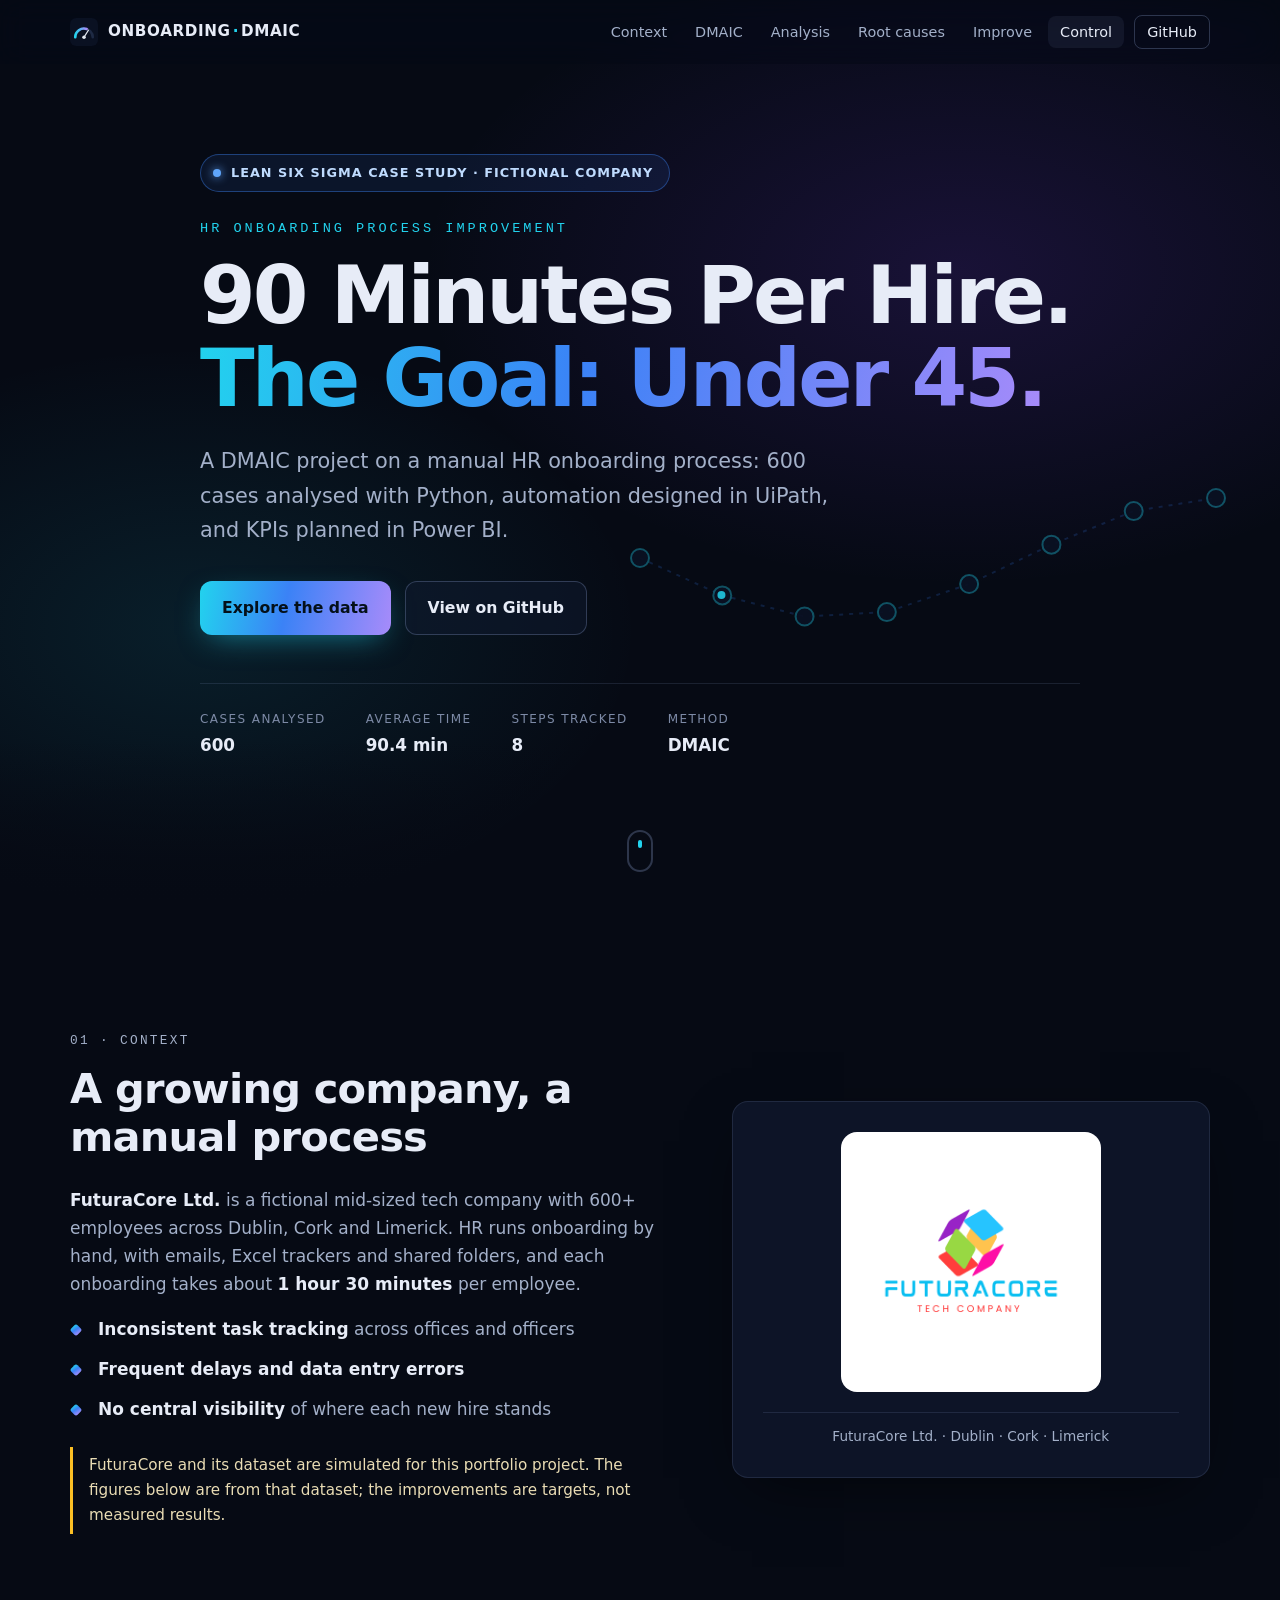
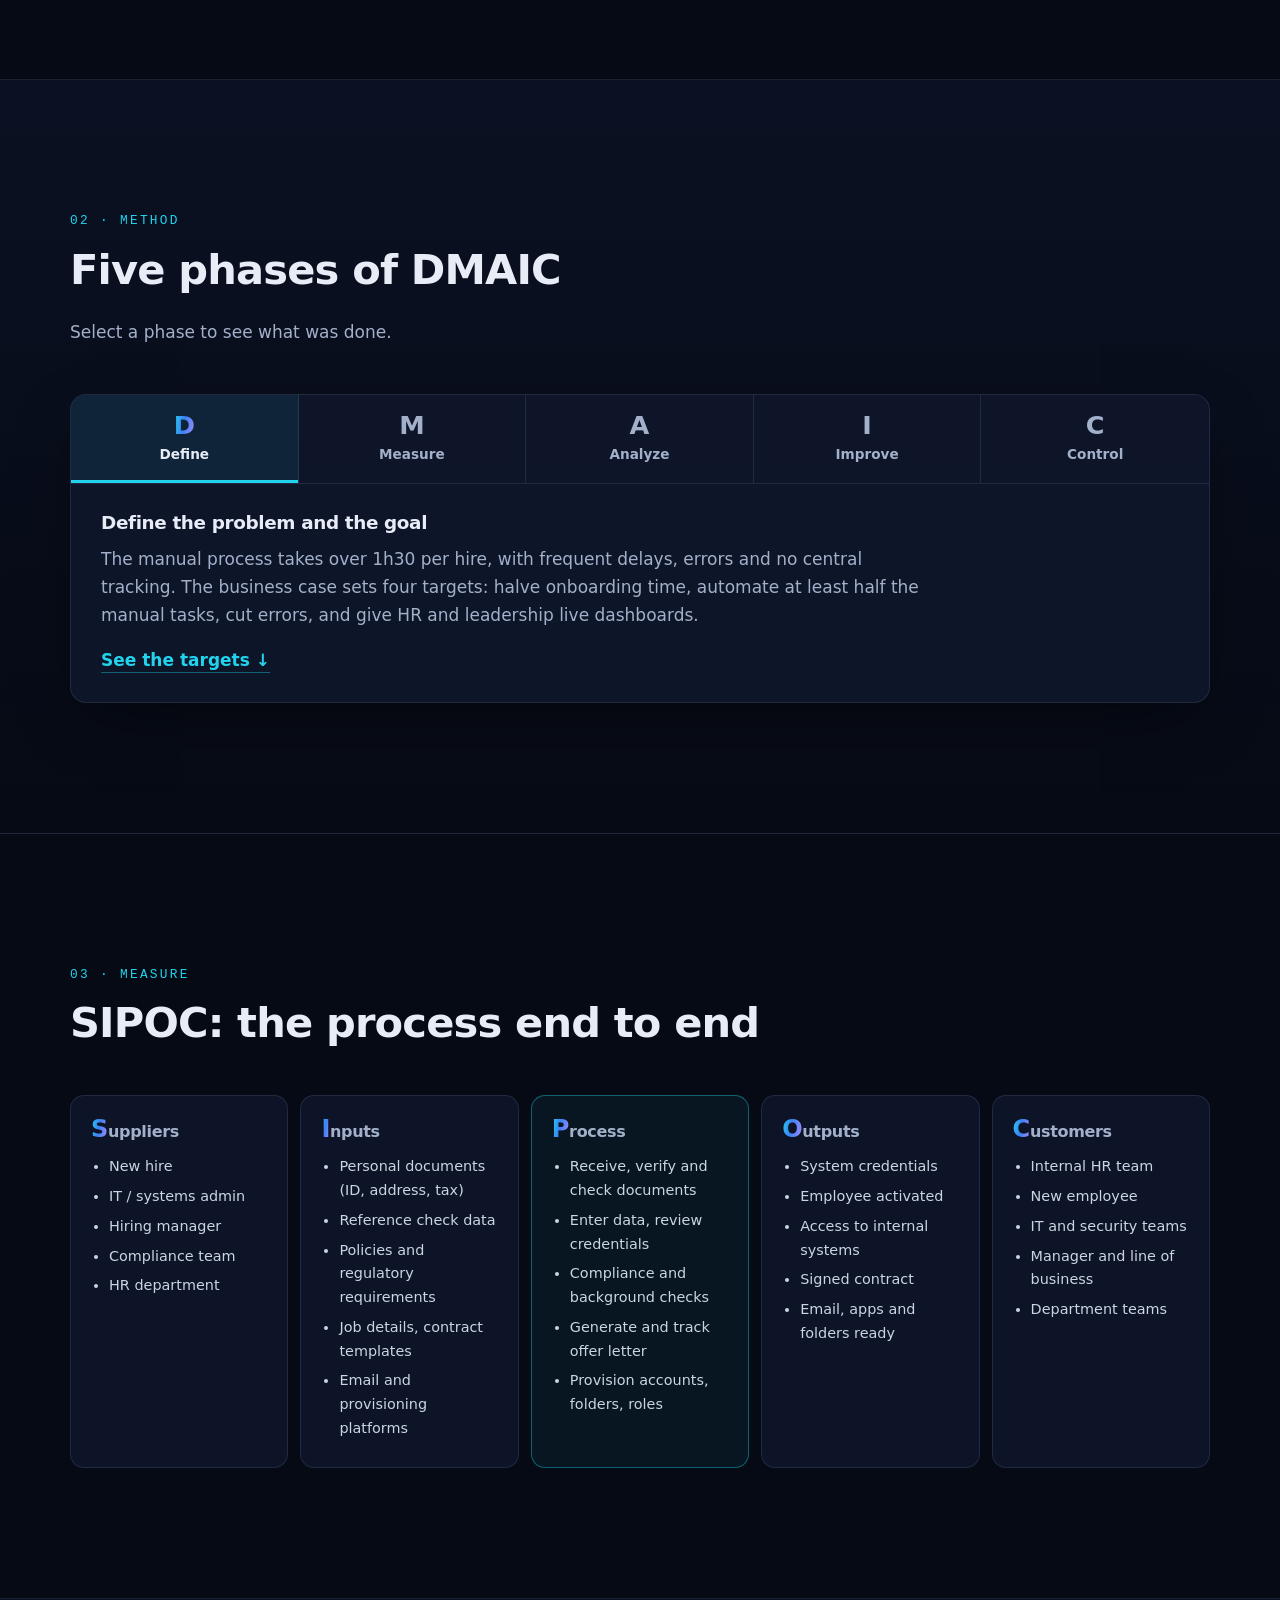
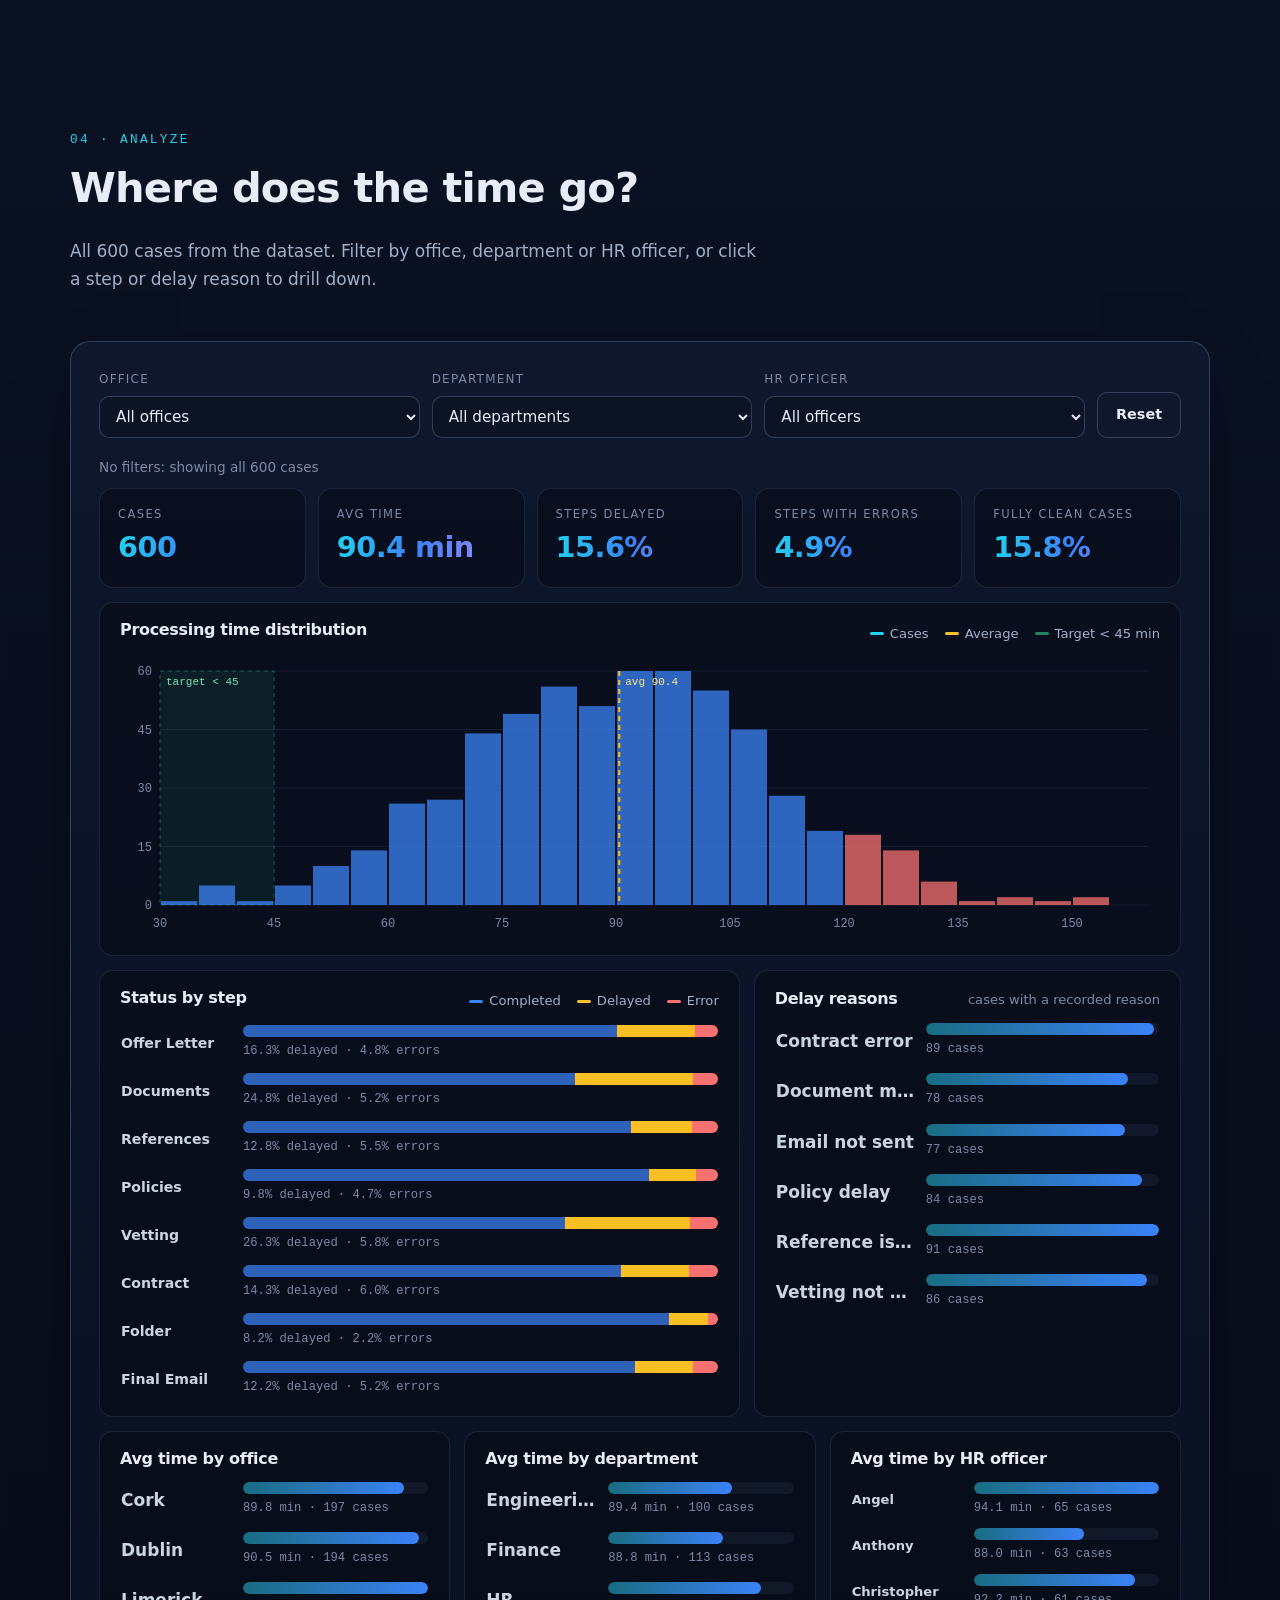
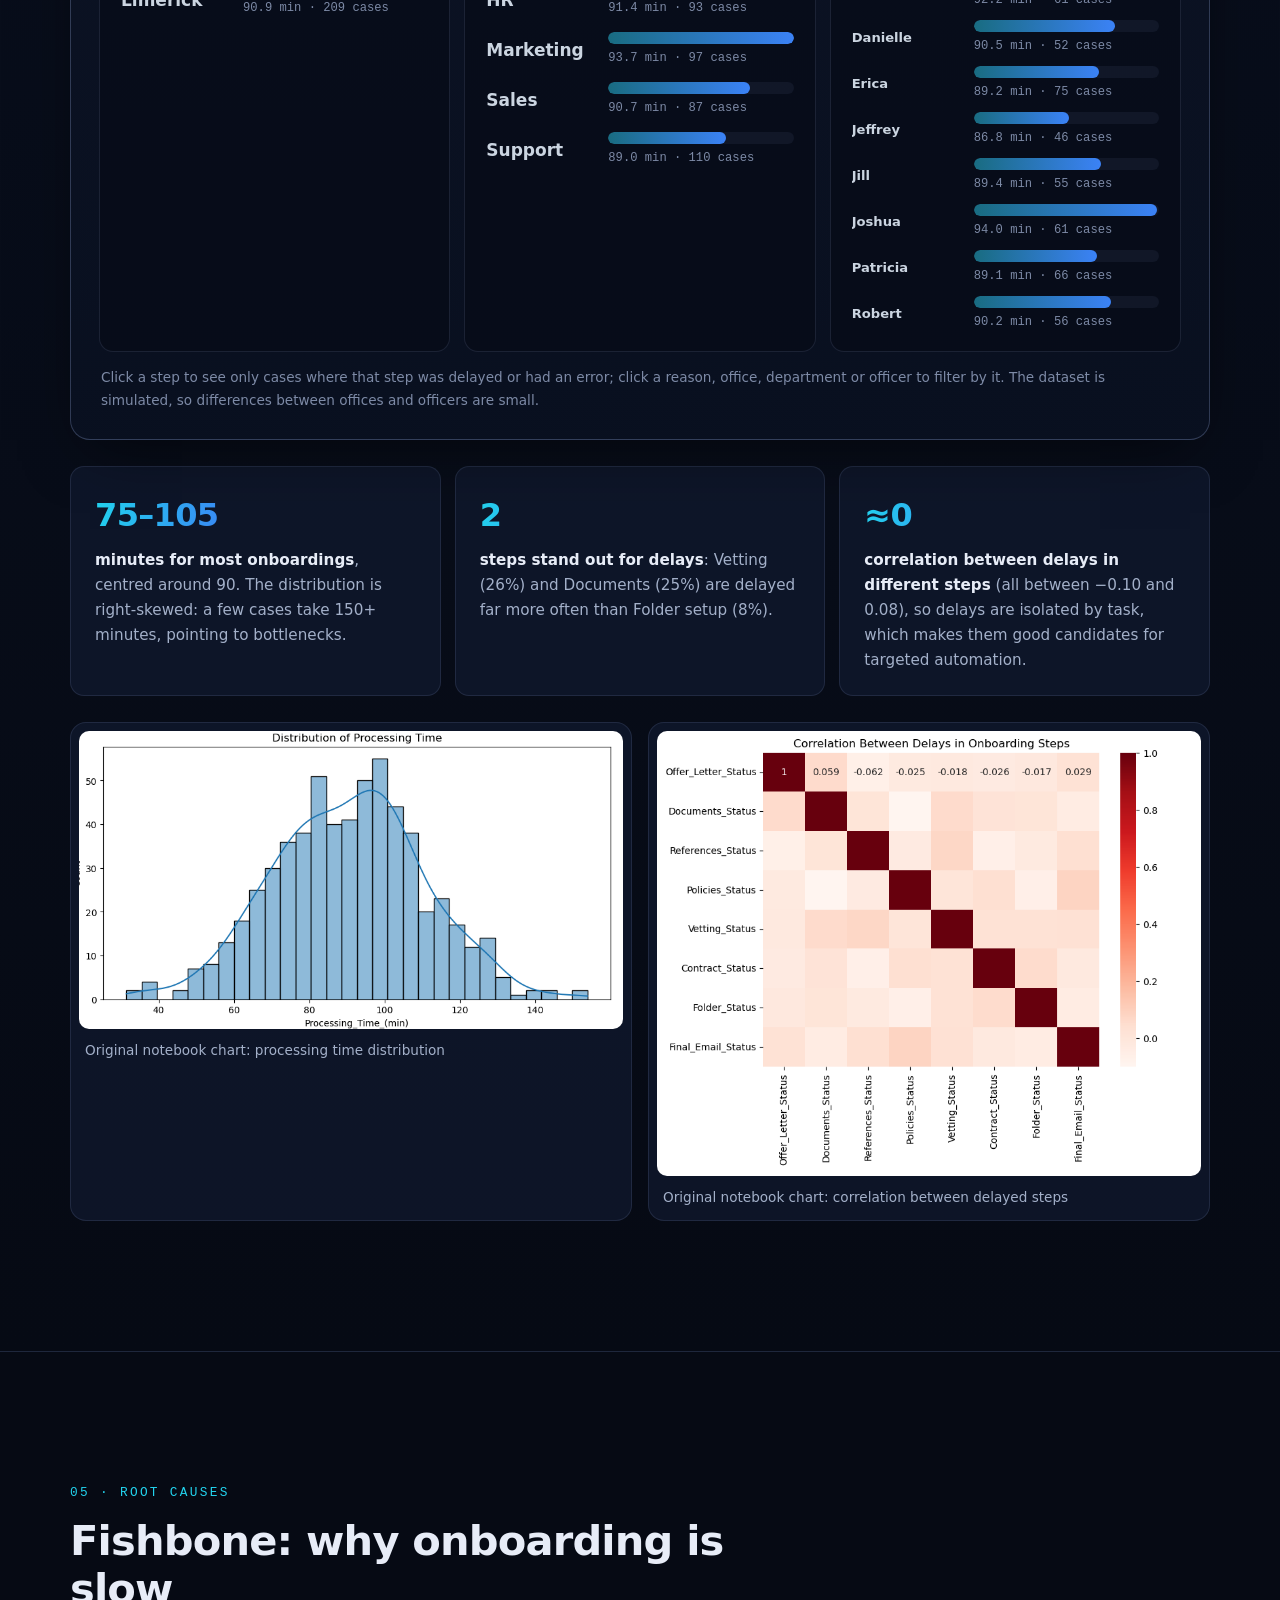
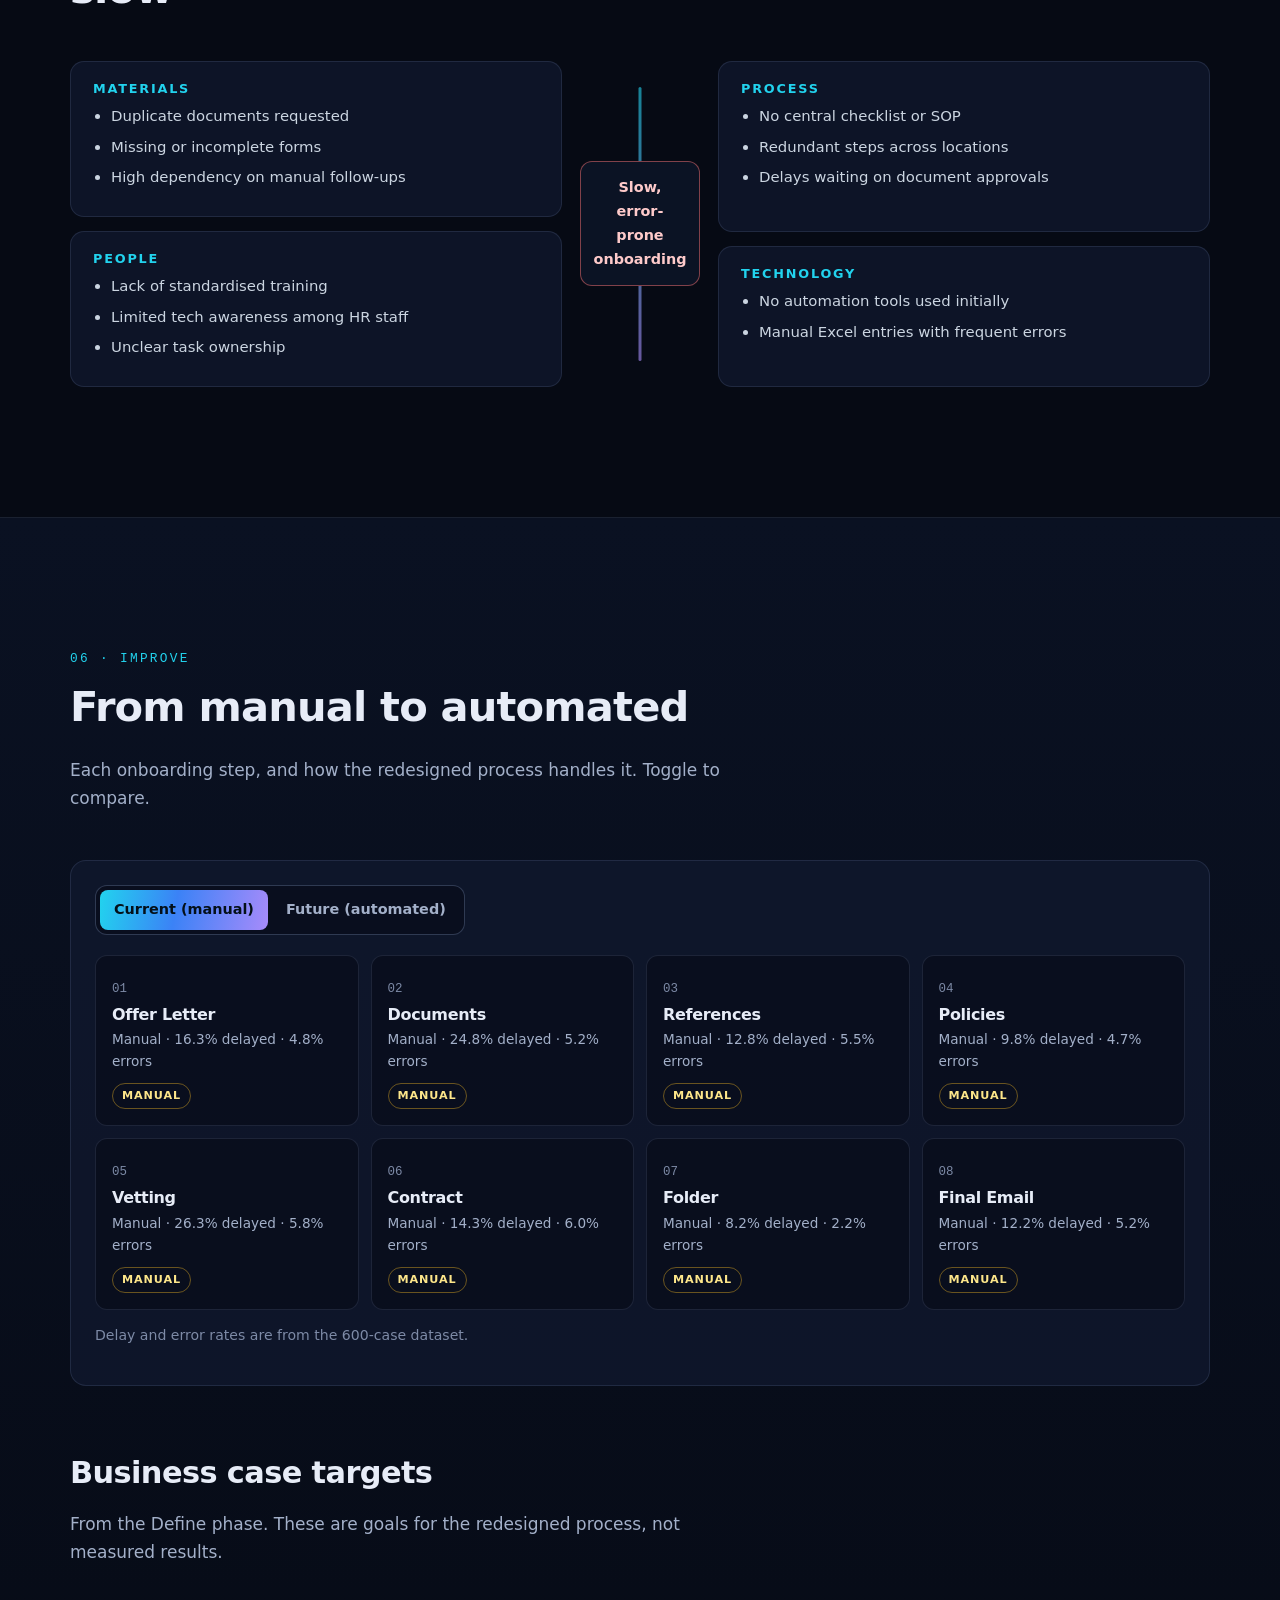
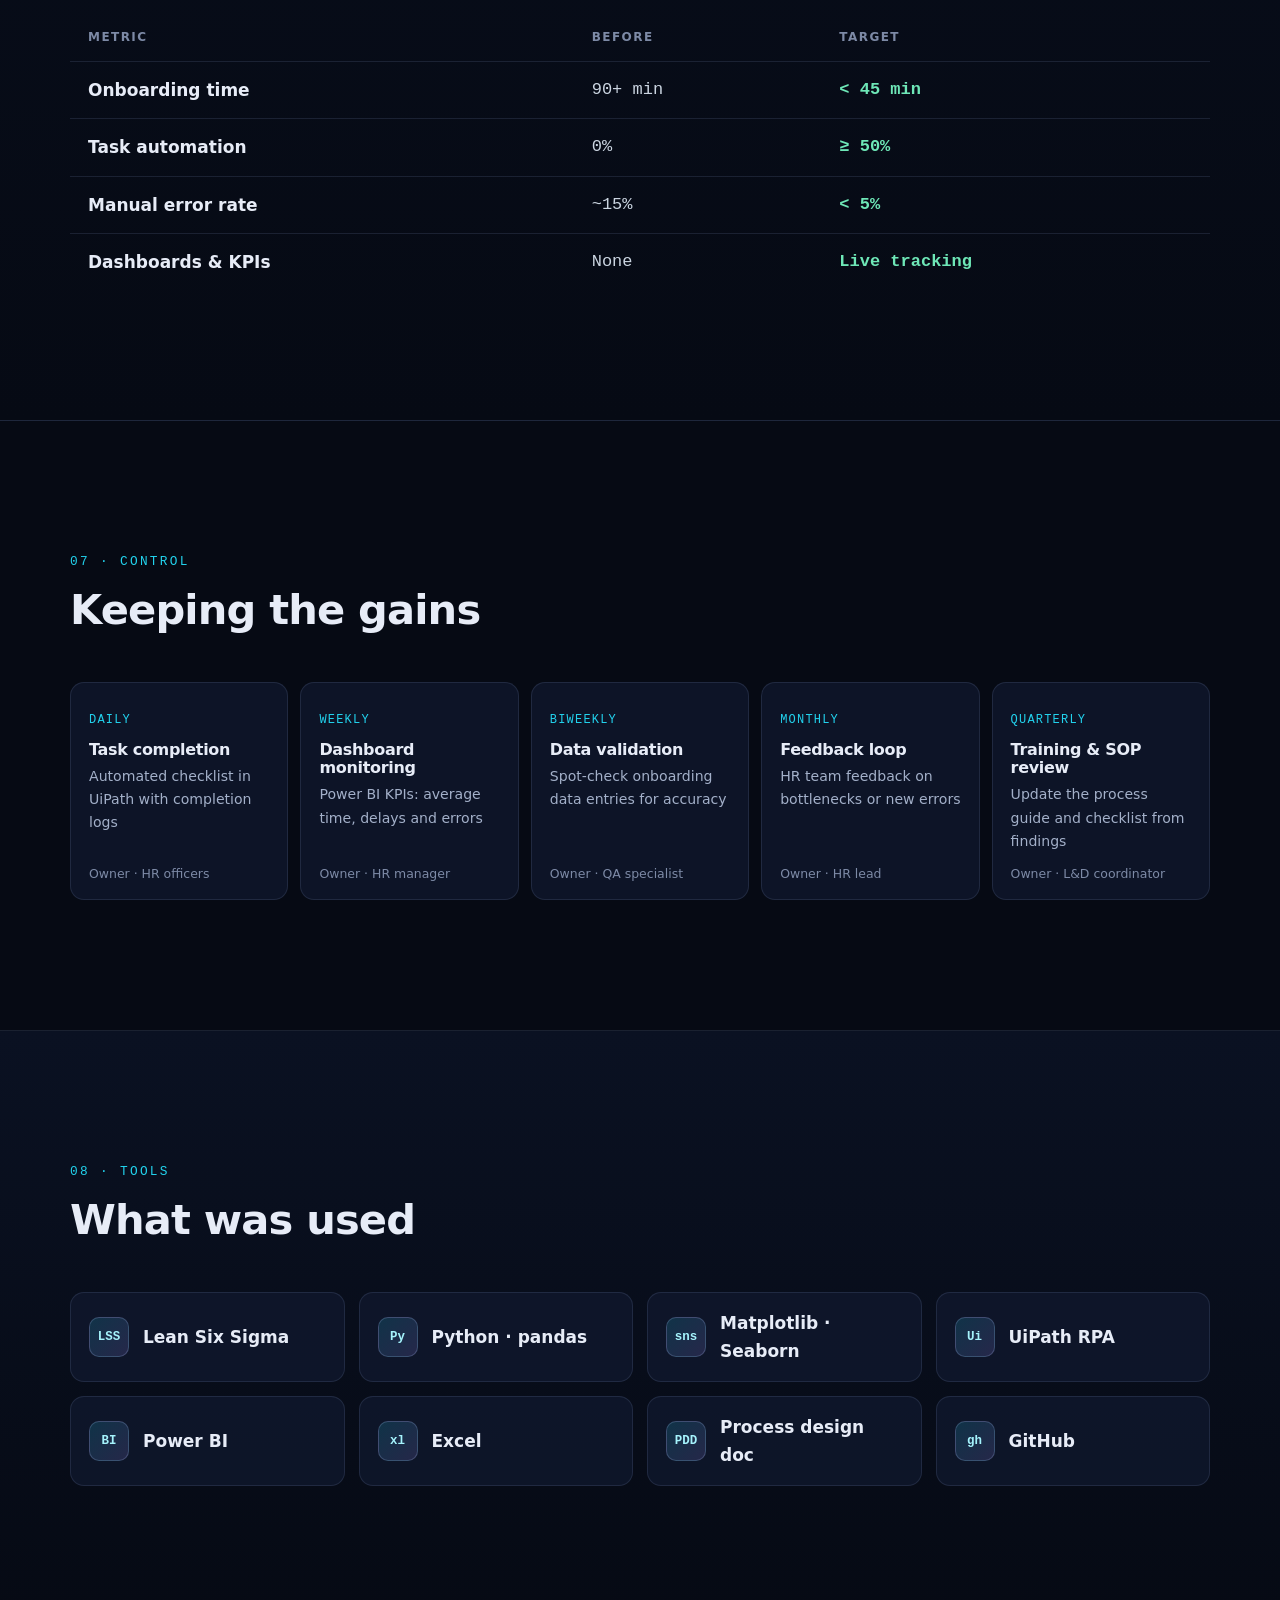
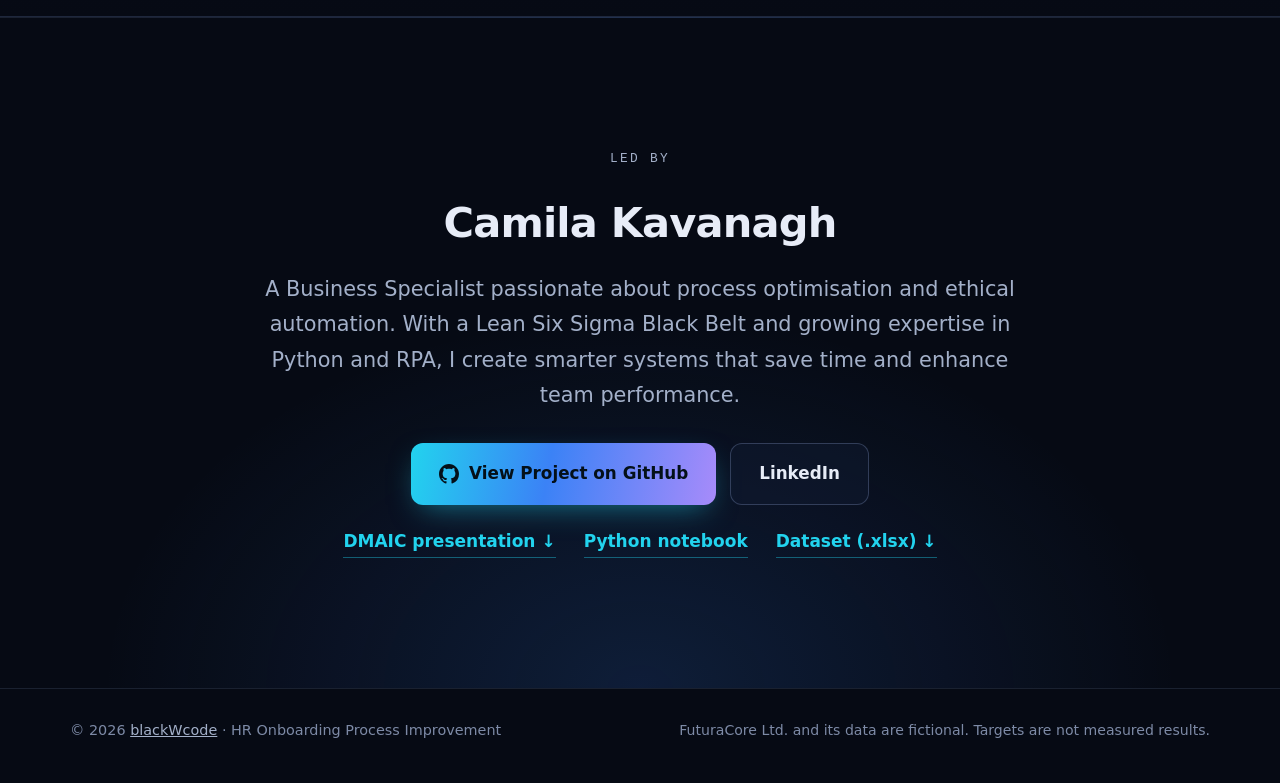
==== index.html @ 05155971 "Add project website" ====
<!DOCTYPE html>
<html lang="en">
<head>
  <meta charset="UTF-8">
  <meta name="viewport" content="width=device-width, initial-scale=1">
  <title>HR Onboarding Process Improvement · Lean Six Sigma + UiPath</title>
  <meta name="description" content="A Lean Six Sigma (DMAIC) case study on a fictional company's HR onboarding: 600 onboarding cases analysed with Python, with UiPath automation and Power BI KPIs designed to halve onboarding time.">
  <meta name="author" content="Camila Kavanagh">
  <meta name="keywords" content="Lean Six Sigma, DMAIC, SIPOC, UiPath, RPA, process improvement, HR onboarding, Python, Power BI">
  <meta name="theme-color" content="#060a14">
  <link rel="canonical" href="https://blackwcode.github.io/Reducing-Employee-Onboarding-Time-with-UiPath-Lean-Six-Sigma/">
  <meta property="og:type" content="website">
  <meta property="og:title" content="HR Onboarding Process Improvement · Lean Six Sigma + UiPath">
  <meta property="og:description" content="DMAIC, Python analysis and UiPath automation applied to a 90-minute manual onboarding process.">
  <meta property="og:url" content="https://blackwcode.github.io/Reducing-Employee-Onboarding-Time-with-UiPath-Lean-Six-Sigma/">
  <meta name="twitter:card" content="summary">
  <link rel="icon" href="favicon.svg" type="image/svg+xml">
  <link rel="stylesheet" href="style.css?v=1">
</head>
<body>
  <a class="skip-link" href="#main">Skip to content</a>

  <header class="site-header" id="top">
    <nav class="nav container" aria-label="Main">
      <a class="brand" href="#top" aria-label="HR Onboarding Process Improvement, back to top">
        <img src="favicon.svg" alt="" width="28" height="28">
        <span>ONBOARDING<span class="brand-plus">·</span>DMAIC</span>
      </a>
      <button class="nav-toggle" aria-expanded="false" aria-controls="nav-menu" aria-label="Open menu">
        <span></span><span></span><span></span>
      </button>
      <ul class="nav-menu" id="nav-menu">
        <li><a href="#context">Context</a></li>
        <li><a href="#dmaic">DMAIC</a></li>
        <li><a href="#analysis">Analysis</a></li>
        <li><a href="#root-causes">Root causes</a></li>
        <li><a href="#improve">Improve</a></li>
        <li><a href="#control">Control</a></li>
        <li><a class="nav-cta" href="https://github.com/blackWcode/Reducing-Employee-Onboarding-Time-with-UiPath-Lean-Six-Sigma">GitHub</a></li>
      </ul>
    </nav>
  </header>

  <main id="main">
    <!-- HERO -->
    <section class="hero" aria-labelledby="hero-title">
      <canvas id="bg-canvas" aria-hidden="true"></canvas>
      <div class="hero-inner container">
        <p class="badge badge-done"><span class="pulse" aria-hidden="true"></span>Lean Six Sigma case study · Fictional company</p>
        <p class="eyebrow">HR Onboarding Process Improvement</p>
        <h1 id="hero-title">90 Minutes Per Hire. <span class="grad">The Goal: Under 45.</span></h1>
        <p class="lede">A DMAIC project on a manual HR onboarding process: 600 cases analysed with Python, automation designed in UiPath, and KPIs planned in Power BI.</p>
        <div class="hero-actions">
          <a class="btn btn-primary" href="#analysis">Explore the data</a>
          <a class="btn btn-ghost" href="https://github.com/blackWcode/Reducing-Employee-Onboarding-Time-with-UiPath-Lean-Six-Sigma">View on GitHub</a>
        </div>
        <dl class="hero-facts">
          <div><dt>Cases analysed</dt><dd>600</dd></div>
          <div><dt>Average time</dt><dd>90.4 min</dd></div>
          <div><dt>Steps tracked</dt><dd>8</dd></div>
          <div><dt>Method</dt><dd>DMAIC</dd></div>
        </dl>
      </div>
      <a class="scroll-cue" href="#context" aria-label="Scroll to the context"><span></span></a>
    </section>

    <!-- CONTEXT -->
    <section class="section" id="context" aria-labelledby="ctx-title">
      <div class="container split">
        <div class="reveal">
          <p class="kicker">01 · Context</p>
          <h2 id="ctx-title">A growing company, a manual process</h2>
          <p><strong>FuturaCore Ltd.</strong> is a fictional mid-sized tech company with 600+ employees across Dublin, Cork and Limerick. HR runs onboarding by hand, with emails, Excel trackers and shared folders, and each onboarding takes about <strong>1 hour 30 minutes</strong> per employee.</p>
          <ul class="ticks">
            <li><strong>Inconsistent task tracking</strong> across offices and officers</li>
            <li><strong>Frequent delays and data entry errors</strong></li>
            <li><strong>No central visibility</strong> of where each new hire stands</li>
          </ul>
          <p class="note">FuturaCore and its dataset are simulated for this portfolio project. The figures below are from that dataset; the improvements are targets, not measured results.</p>
        </div>
        <figure class="logo-card reveal">
          <img src="futuracore_logo.png" alt="FuturaCore Ltd. logo (fictional company)" width="260" height="260">
          <figcaption>FuturaCore Ltd. · Dublin · Cork · Limerick</figcaption>
        </figure>
      </div>
    </section>

    <!-- DMAIC -->
    <section class="section alt" id="dmaic" aria-labelledby="dmaic-title">
      <div class="container">
        <div class="section-head reveal">
          <p class="kicker">02 · Method</p>
          <h2 id="dmaic-title">Five phases of DMAIC</h2>
          <p>Select a phase to see what was done.</p>
        </div>
        <div class="dmaic reveal">
          <div class="dmaic-tabs" role="tablist" aria-label="DMAIC phases">
            <button role="tab" id="t-d" aria-controls="p-d" aria-selected="true" class="dm-tab is-active"><b>D</b><span>Define</span></button>
            <button role="tab" id="t-m" aria-controls="p-m" aria-selected="false" class="dm-tab" tabindex="-1"><b>M</b><span>Measure</span></button>
            <button role="tab" id="t-a" aria-controls="p-a" aria-selected="false" class="dm-tab" tabindex="-1"><b>A</b><span>Analyze</span></button>
            <button role="tab" id="t-i" aria-controls="p-i" aria-selected="false" class="dm-tab" tabindex="-1"><b>I</b><span>Improve</span></button>
            <button role="tab" id="t-c" aria-controls="p-c" aria-selected="false" class="dm-tab" tabindex="-1"><b>C</b><span>Control</span></button>
          </div>
          <div class="dm-panel" role="tabpanel" id="p-d" aria-labelledby="t-d">
            <h3>Define the problem and the goal</h3>
            <p>The manual process takes over 1h30 per hire, with frequent delays, errors and no central tracking. The business case sets four targets: halve onboarding time, automate at least half the manual tasks, cut errors, and give HR and leadership live dashboards.</p>
            <a class="text-link" href="#targets">See the targets ↓</a>
          </div>
          <div class="dm-panel" role="tabpanel" id="p-m" aria-labelledby="t-m" hidden>
            <h3>Measure the current process</h3>
            <p>A SIPOC maps who supplies what, the process steps, the outputs and who receives them. 600 onboarding cases were recorded across 8 steps, with status, delay reason and processing time for each.</p>
            <a class="text-link" href="#sipoc">See the SIPOC ↓</a>
          </div>
          <div class="dm-panel" role="tabpanel" id="p-a" aria-labelledby="t-a" hidden>
            <h3>Analyze where time is lost</h3>
            <p>Python (pandas, Matplotlib, Seaborn) was used to clean the data, chart the processing-time distribution, compare offices, departments and HR officers, and check whether delays in different steps are related. A fishbone diagram groups the root causes.</p>
            <a class="text-link" href="#analysis">Explore the analysis ↓</a>
          </div>
          <div class="dm-panel" role="tabpanel" id="p-i" aria-labelledby="t-i" hidden>
            <h3>Improve with automation</h3>
            <p>UiPath is used to automate the repetitive steps (emails, folder creation and Excel updates), documented in a Process Design Document with current and future flows, inputs, outputs, exceptions and business rules.</p>
            <a class="text-link" href="#improve">See the improvements ↓</a>
          </div>
          <div class="dm-panel" role="tabpanel" id="p-c" aria-labelledby="t-c" hidden>
            <h3>Control so the gains last</h3>
            <p>A control plan sets who checks what and how often, from daily automated checklists to quarterly SOP reviews, with a Power BI dashboard tracking average time, delays and errors.</p>
            <a class="text-link" href="#control">See the control plan ↓</a>
          </div>
        </div>
      </div>
    </section>

    <!-- SIPOC -->
    <section class="section" id="sipoc" aria-labelledby="sipoc-title">
      <div class="container">
        <div class="section-head reveal">
          <p class="kicker">03 · Measure</p>
          <h2 id="sipoc-title">SIPOC: the process end to end</h2>
        </div>
        <div class="sipoc reveal">
          <div class="sp"><h3><b>S</b>uppliers</h3><ul><li>New hire</li><li>IT / systems admin</li><li>Hiring manager</li><li>Compliance team</li><li>HR department</li></ul></div>
          <div class="sp"><h3><b>I</b>nputs</h3><ul><li>Personal documents (ID, address, tax)</li><li>Reference check data</li><li>Policies and regulatory requirements</li><li>Job details, contract templates</li><li>Email and provisioning platforms</li></ul></div>
          <div class="sp sp-p"><h3><b>P</b>rocess</h3><ul><li>Receive, verify and check documents</li><li>Enter data, review credentials</li><li>Compliance and background checks</li><li>Generate and track offer letter</li><li>Provision accounts, folders, roles</li></ul></div>
          <div class="sp"><h3><b>O</b>utputs</h3><ul><li>System credentials</li><li>Employee activated</li><li>Access to internal systems</li><li>Signed contract</li><li>Email, apps and folders ready</li></ul></div>
          <div class="sp"><h3><b>C</b>ustomers</h3><ul><li>Internal HR team</li><li>New employee</li><li>IT and security teams</li><li>Manager and line of business</li><li>Department teams</li></ul></div>
        </div>
      </div>
    </section>

    <!-- ANALYSIS -->
    <section class="section alt" id="analysis" aria-labelledby="an-title">
      <div class="container">
        <div class="section-head reveal">
          <p class="kicker">04 · Analyze</p>
          <h2 id="an-title">Where does the time go?</h2>
          <p>All 600 cases from the dataset. Filter by office, department or HR officer, or click a step or delay reason to drill down.</p>
        </div>

        <div class="dash reveal" id="dash">
          <div class="tip" id="tip" role="tooltip" hidden></div>
          <div class="slicers" role="group" aria-label="Filters">
            <label>Office<select id="f-office"><option value="">All offices</option></select></label>
            <label>Department<select id="f-dept"><option value="">All departments</option></select></label>
            <label>HR officer<select id="f-officer"><option value="">All officers</option></select></label>
            <button class="reset" id="f-reset" type="button">Reset</button>
          </div>
          <div class="dash-bar"><div class="chips" id="chips" aria-live="polite"></div></div>

          <div class="kpis" aria-live="polite">
            <div class="kpi"><span class="kpi-label">Cases</span><span class="kpi-val" id="k-n">–</span></div>
            <div class="kpi"><span class="kpi-label">Avg time</span><span class="kpi-val" id="k-avg">–</span></div>
            <div class="kpi"><span class="kpi-label">Steps delayed</span><span class="kpi-val" id="k-del">–</span></div>
            <div class="kpi"><span class="kpi-label">Steps with errors</span><span class="kpi-val" id="k-err">–</span></div>
            <div class="kpi"><span class="kpi-label">Fully clean cases</span><span class="kpi-val" id="k-clean">–</span></div>
          </div>

          <div class="panel panel-wide">
            <div class="panel-head">
              <h3>Processing time distribution</h3>
              <ul class="key" role="list"><li><i class="k-rev"></i>Cases</li><li><i class="k-avg"></i>Average</li><li><i class="k-goal"></i>Target &lt; 45 min</li></ul>
            </div>
            <div id="hist" class="chart" role="img" aria-label="Histogram of onboarding processing time in minutes"></div>
          </div>

          <div class="panel-grid two">
            <div class="panel">
              <div class="panel-head"><h3>Status by step</h3><ul class="key" role="list"><li><i class="k-ok"></i>Completed</li><li><i class="k-del"></i>Delayed</li><li><i class="k-err"></i>Error</li></ul></div>
              <div id="steps" class="steps"></div>
            </div>
            <div class="panel">
              <div class="panel-head"><h3>Delay reasons</h3><span class="panel-sub">cases with a recorded reason</span></div>
              <div id="reasons" class="bars"></div>
            </div>
          </div>

          <div class="panel-grid">
            <div class="panel"><div class="panel-head"><h3>Avg time by office</h3></div><div id="by-office" class="bars"></div></div>
            <div class="panel"><div class="panel-head"><h3>Avg time by department</h3></div><div id="by-dept" class="bars"></div></div>
            <div class="panel"><div class="panel-head"><h3>Avg time by HR officer</h3></div><div id="by-officer" class="bars bars-compact"></div></div>
          </div>
          <p class="dash-note">Click a step to see only cases where that step was delayed or had an error; click a reason, office, department or officer to filter by it. The dataset is simulated, so differences between offices and officers are small.</p>
        </div>

        <div class="insights">
          <article class="insight reveal"><span class="ins-num">75–105</span><p><strong>minutes for most onboardings</strong>, centred around 90. The distribution is right-skewed: a few cases take 150+ minutes, pointing to bottlenecks.</p></article>
          <article class="insight reveal"><span class="ins-num">2</span><p><strong>steps stand out for delays</strong>: Vetting (26%) and Documents (25%) are delayed far more often than Folder setup (8%).</p></article>
          <article class="insight reveal"><span class="ins-num">≈0</span><p><strong>correlation between delays in different steps</strong> (all between −0.10 and 0.08), so delays are isolated by task, which makes them good candidates for targeted automation.</p></article>
        </div>

        <div class="shots two reveal">
          <figure class="shot"><img src="Distribution%20of%20Processing%20Time.png" alt="Original notebook chart: distribution of processing time" loading="lazy"><figcaption>Original notebook chart: processing time distribution</figcaption></figure>
          <figure class="shot"><img src="Correlation%20Between%20Delays%20in%20Onboarding%20Steps.png" alt="Original notebook chart: correlation heatmap of delays between onboarding steps" loading="lazy"><figcaption>Original notebook chart: correlation between delayed steps</figcaption></figure>
        </div>
      </div>
    </section>

    <!-- ROOT CAUSES -->
    <section class="section" id="root-causes" aria-labelledby="rc-title">
      <div class="container">
        <div class="section-head reveal">
          <p class="kicker">05 · Root causes</p>
          <h2 id="rc-title">Fishbone: why onboarding is slow</h2>
        </div>
        <div class="fishbone reveal">
          <div class="fb-col">
            <div class="fb"><h3>Materials</h3><ul><li>Duplicate documents requested</li><li>Missing or incomplete forms</li><li>High dependency on manual follow-ups</li></ul></div>
            <div class="fb"><h3>People</h3><ul><li>Lack of standardised training</li><li>Limited tech awareness among HR staff</li><li>Unclear task ownership</li></ul></div>
          </div>
          <div class="fb-spine" aria-hidden="true"><span>Slow, error-prone onboarding</span></div>
          <div class="fb-col">
            <div class="fb"><h3>Process</h3><ul><li>No central checklist or SOP</li><li>Redundant steps across locations</li><li>Delays waiting on document approvals</li></ul></div>
            <div class="fb"><h3>Technology</h3><ul><li>No automation tools used initially</li><li>Manual Excel entries with frequent errors</li></ul></div>
          </div>
        </div>
      </div>
    </section>

    <!-- IMPROVE -->
    <section class="section alt" id="improve" aria-labelledby="imp-title">
      <div class="container">
        <div class="section-head reveal">
          <p class="kicker">06 · Improve</p>
          <h2 id="imp-title">From manual to automated</h2>
          <p>Each onboarding step, and how the redesigned process handles it. Toggle to compare.</p>
        </div>
        <div class="flowcmp reveal">
          <div class="mode-toggle" role="radiogroup" aria-label="Process view">
            <button type="button" role="radio" aria-checked="true" data-mode="before" class="is-on">Current (manual)</button>
            <button type="button" role="radio" aria-checked="false" data-mode="after">Future (automated)</button>
          </div>
          <ol class="pipe" id="pipe" role="list"></ol>
          <p class="small" id="pipe-note"></p>
        </div>

        <div class="section-head reveal" id="targets" style="margin-top:70px">
          <h3 class="h3-big">Business case targets</h3>
          <p>From the Define phase. These are goals for the redesigned process, not measured results.</p>
        </div>
        <div class="table-wrap reveal" tabindex="0" role="region" aria-label="Targets table">
          <table class="tgt">
            <thead><tr><th scope="col">Metric</th><th scope="col">Before</th><th scope="col">Target</th></tr></thead>
            <tbody>
              <tr><th scope="row">Onboarding time</th><td>90+ min</td><td class="goal">&lt; 45 min</td></tr>
              <tr><th scope="row">Task automation</th><td>0%</td><td class="goal">≥ 50%</td></tr>
              <tr><th scope="row">Manual error rate</th><td>~15%</td><td class="goal">&lt; 5%</td></tr>
              <tr><th scope="row">Dashboards &amp; KPIs</th><td>None</td><td class="goal">Live tracking</td></tr>
            </tbody>
          </table>
        </div>
      </div>
    </section>

    <!-- CONTROL -->
    <section class="section" id="control" aria-labelledby="ctl-title">
      <div class="container">
        <div class="section-head reveal">
          <p class="kicker">07 · Control</p>
          <h2 id="ctl-title">Keeping the gains</h2>
        </div>
        <ol class="control" role="list">
          <li class="reveal"><span class="freq">Daily</span><h3>Task completion</h3><p>Automated checklist in UiPath with completion logs</p><span class="owner">HR officers</span></li>
          <li class="reveal"><span class="freq">Weekly</span><h3>Dashboard monitoring</h3><p>Power BI KPIs: average time, delays and errors</p><span class="owner">HR manager</span></li>
          <li class="reveal"><span class="freq">Biweekly</span><h3>Data validation</h3><p>Spot-check onboarding data entries for accuracy</p><span class="owner">QA specialist</span></li>
          <li class="reveal"><span class="freq">Monthly</span><h3>Feedback loop</h3><p>HR team feedback on bottlenecks or new errors</p><span class="owner">HR lead</span></li>
          <li class="reveal"><span class="freq">Quarterly</span><h3>Training &amp; SOP review</h3><p>Update the process guide and checklist from findings</p><span class="owner">L&amp;D coordinator</span></li>
        </ol>
      </div>
    </section>

    <!-- TOOLS -->
    <section class="section alt" id="tools" aria-labelledby="tools-title">
      <div class="container">
        <div class="section-head reveal">
          <p class="kicker">08 · Tools</p>
          <h2 id="tools-title">What was used</h2>
        </div>
        <ul class="stack reveal" role="list">
          <li><span class="chip-ico">LSS</span>Lean Six Sigma</li>
          <li><span class="chip-ico">Py</span>Python · pandas</li>
          <li><span class="chip-ico">sns</span>Matplotlib · Seaborn</li>
          <li><span class="chip-ico">Ui</span>UiPath RPA</li>
          <li><span class="chip-ico">BI</span>Power BI</li>
          <li><span class="chip-ico">xl</span>Excel</li>
          <li><span class="chip-ico">PDD</span>Process design doc</li>
          <li><span class="chip-ico">gh</span>GitHub</li>
        </ul>
      </div>
    </section>

    <!-- ABOUT + CTA -->
    <section class="section cta-section" id="about" aria-labelledby="about-title">
      <div class="container narrow center reveal">
        <p class="kicker">Led by</p>
        <h2 id="about-title">Camila Kavanagh</h2>
        <p class="about-text">A Business Specialist passionate about process optimisation and ethical automation. With a Lean Six Sigma Black Belt and growing expertise in Python and RPA, I create smarter systems that save time and enhance team performance.</p>
        <div class="hero-actions center-actions">
          <a class="btn btn-primary btn-lg" href="https://github.com/blackWcode/Reducing-Employee-Onboarding-Time-with-UiPath-Lean-Six-Sigma">
            <svg width="20" height="20" viewBox="0 0 16 16" aria-hidden="true"><path fill="currentColor" d="M8 0C3.58 0 0 3.58 0 8c0 3.54 2.29 6.53 5.47 7.59.4.07.55-.17.55-.38 0-.19-.01-.82-.01-1.49-2.01.37-2.53-.49-2.69-.94-.09-.23-.48-.94-.82-1.13-.28-.15-.68-.52-.01-.53.63-.01 1.08.58 1.23.82.72 1.21 1.87.87 2.33.66.07-.52.28-.87.51-1.07-1.78-.2-3.64-.89-3.64-3.95 0-.87.31-1.59.82-2.15-.08-.2-.36-1.02.08-2.12 0 0 .67-.21 2.2.82.64-.18 1.32-.27 2-.27.68 0 1.36.09 2 .27 1.53-1.04 2.2-.82 2.2-.82.44 1.1.16 1.92.08 2.12.51.56.82 1.27.82 2.15 0 3.07-1.87 3.75-3.65 3.95.29.25.54.73.54 1.48 0 1.07-.01 1.93-.01 2.2 0 .21.15.46.55.38A8.013 8.013 0 0016 8c0-4.42-3.58-8-8-8z"/></svg>
            View Project on GitHub
          </a>
          <a class="btn btn-ghost btn-lg" href="https://www.linkedin.com/in/camila-d-b907a5105/">LinkedIn</a>
        </div>
        <p class="file-links">
          <a class="text-link" href="https://github.com/blackWcode/Reducing-Employee-Onboarding-Time-with-UiPath-Lean-Six-Sigma/raw/main/View%20DMAIC%20Presentation">DMAIC presentation ↓</a>
          <a class="text-link" href="https://github.com/blackWcode/Reducing-Employee-Onboarding-Time-with-UiPath-Lean-Six-Sigma/blob/main/hr_onboarding_analysis.ipynb">Python notebook</a>
          <a class="text-link" href="https://github.com/blackWcode/Reducing-Employee-Onboarding-Time-with-UiPath-Lean-Six-Sigma/raw/main/realistic_hr_onboarding_data.xlsx">Dataset (.xlsx) ↓</a>
        </p>
      </div>
    </section>
  </main>

  <footer class="footer">
    <div class="container footer-inner">
      <p>© <span id="year">2026</span> <a href="https://github.com/blackWcode">blackWcode</a> · HR Onboarding Process Improvement</p>
      <p class="small">FuturaCore Ltd. and its data are fictional. Targets are not measured results.</p>
    </div>
  </footer>

  <script src="data.js?v=1"></script>
  <script src="script.js?v=1" defer></script>
</body>
</html>
---- style.css ----
/* Open-Set Recognition + XAI · Coming Soon */
:root {
  --bg: #060a14;
  --bg-2: #0a1122;
  --surface: rgba(17, 26, 48, 0.72);
  --surface-solid: #111a30;
  --line: rgba(148, 170, 220, 0.14);
  --line-strong: rgba(148, 170, 220, 0.28);
  --text: #e7ecf7;
  --muted: #a3b0c9;
  --faint: #7d8aa6;
  --blue: #3b82f6;
  --cyan: #22d3ee;
  --violet: #a78bfa;
  --amber: #fbbf24;
  --grad: linear-gradient(100deg, var(--cyan), var(--blue) 45%, var(--violet));
  --radius: 16px;
  --shadow: 0 20px 60px -20px rgba(0, 0, 0, 0.6);
  --mono: ui-monospace, "SF Mono", "Cascadia Code", "JetBrains Mono", Menlo, Consolas, monospace;
  --sans: "Inter", "Segoe UI Variable", "Segoe UI", system-ui, -apple-system, Roboto, "Helvetica Neue", Arial, sans-serif;
  --header-h: 64px;
}

*, *::before, *::after { box-sizing: border-box; }
html { scroll-behavior: smooth; scroll-padding-top: calc(var(--header-h) + 12px); -webkit-text-size-adjust: 100%; }
body {
  margin: 0;
  background: var(--bg);
  color: var(--text);
  font-family: var(--sans);
  font-size: 17px;
  line-height: 1.65;
  -webkit-font-smoothing: antialiased;
  overflow-x: hidden;
}
img, svg { max-width: 100%; }
a { color: var(--cyan); }
code { font-family: var(--mono); font-size: 0.88em; background: rgba(34, 211, 238, 0.09); color: #9eeaf7; padding: 0.1em 0.4em; border-radius: 6px; }
h1, h2, h3 { line-height: 1.15; letter-spacing: -0.02em; margin: 0 0 0.6em; }
h2 { font-size: clamp(1.8rem, 3.6vw, 2.6rem); font-weight: 700; }
h3 { font-size: 1.15rem; font-weight: 650; }
p { margin: 0 0 1em; }
.small { font-size: 0.88rem; color: var(--faint); }
:focus-visible { outline: 2px solid var(--cyan); outline-offset: 3px; border-radius: 6px; }

.container { width: min(1140px, 100% - 40px); margin-inline: auto; }
.narrow { width: min(760px, 100% - 40px); }
.center { text-align: center; }

.skip-link { position: absolute; left: 12px; top: -60px; z-index: 100; background: var(--cyan); color: #04111a; padding: 8px 14px; border-radius: 8px; font-weight: 600; transition: top .2s; }
.skip-link:focus { top: 12px; }

/* Header / nav */
.site-header {
  position: fixed; inset: 0 0 auto 0; z-index: 50; height: var(--header-h);
  background: rgba(6, 10, 20, 0.55);
  backdrop-filter: blur(14px) saturate(140%); -webkit-backdrop-filter: blur(14px) saturate(140%);
  border-bottom: 1px solid transparent;
  transition: border-color .3s, background .3s;
}
.site-header.scrolled { border-bottom-color: var(--line); background: rgba(6, 10, 20, 0.82); }
.nav { height: 100%; display: flex; align-items: center; justify-content: space-between; }
.brand { display: flex; align-items: center; gap: 10px; color: var(--text); text-decoration: none; font-weight: 700; letter-spacing: 0.04em; font-size: 0.95rem; }
.brand-plus { color: var(--cyan); margin: 0 2px; }
.nav-menu { display: flex; align-items: center; gap: 4px; list-style: none; margin: 0; padding: 0; }
.nav-menu a { color: var(--muted); text-decoration: none; font-size: 0.9rem; padding: 8px 12px; border-radius: 8px; transition: color .2s, background .2s; }
.nav-menu a:hover, .nav-menu a.active { color: var(--text); background: rgba(148, 170, 220, 0.08); }
.nav-menu .nav-cta { color: var(--text); border: 1px solid var(--line-strong); margin-left: 6px; }
.nav-menu .nav-cta:hover { border-color: var(--cyan); }
.nav-toggle { display: none; background: none; border: 0; width: 44px; height: 44px; padding: 10px; cursor: pointer; }
.nav-toggle span { display: block; height: 2px; background: var(--text); border-radius: 2px; margin: 5px 0; transition: transform .25s, opacity .25s; }
.nav-toggle[aria-expanded="true"] span:nth-child(1) { transform: translateY(7px) rotate(45deg); }
.nav-toggle[aria-expanded="true"] span:nth-child(2) { opacity: 0; }
.nav-toggle[aria-expanded="true"] span:nth-child(3) { transform: translateY(-7px) rotate(-45deg); }

@media (max-width: 860px) {
  .nav-toggle { display: block; }
  .nav-menu {
    position: absolute; top: var(--header-h); left: 0; right: 0;
    flex-direction: column; align-items: stretch; gap: 2px; padding: 12px 20px 20px;
    background: rgba(6, 10, 20, 0.97); border-bottom: 1px solid var(--line);
    transform: translateY(-8px); opacity: 0; visibility: hidden; transition: opacity .2s, transform .2s, visibility .2s;
  }
  .nav-menu.open { transform: none; opacity: 1; visibility: visible; }
  .nav-menu a { display: block; padding: 12px; font-size: 1rem; }
  .nav-menu .nav-cta { margin: 6px 0 0; text-align: center; }
}

/* Buttons */
.btn { display: inline-flex; align-items: center; justify-content: center; gap: 10px; padding: 13px 22px; border-radius: 12px; font-weight: 600; font-size: 0.98rem; text-decoration: none; transition: transform .2s, box-shadow .2s, background .2s, border-color .2s; }
.btn-primary { color: #041019; background: var(--grad); box-shadow: 0 10px 30px -10px rgba(34, 211, 238, 0.55); }
.btn-primary:hover { transform: translateY(-2px); box-shadow: 0 16px 40px -12px rgba(59, 130, 246, 0.7); }
.btn-ghost { color: var(--text); border: 1px solid var(--line-strong); background: rgba(17, 26, 48, 0.5); }
.btn-ghost:hover { border-color: var(--cyan); transform: translateY(-2px); }
.btn-lg { padding: 16px 28px; font-size: 1.05rem; }

/* Hero */
.hero { position: relative; min-height: 100vh; min-height: 100svh; display: flex; align-items: center; padding: calc(var(--header-h) + 40px) 0 90px; overflow: hidden; isolation: isolate; }
#bg-canvas { position: absolute; inset: 0; width: 100%; height: 100%; z-index: -1; }
.hero::before { content: ""; position: absolute; inset: 0; z-index: -1; pointer-events: none;
  background:
    radial-gradient(60% 50% at 75% 30%, rgba(124, 58, 237, 0.16), transparent 70%),
    radial-gradient(50% 45% at 15% 70%, rgba(34, 211, 238, 0.10), transparent 70%); }
.hero::after { content: ""; position: absolute; inset: auto 0 0 0; height: 160px; z-index: -1; background: linear-gradient(to bottom, transparent, var(--bg)); pointer-events: none; }
.hero-inner { max-width: 880px; }
.badge { display: inline-flex; align-items: center; gap: 10px; padding: 7px 16px 7px 12px; border-radius: 999px; font-size: 0.8rem; font-weight: 600; letter-spacing: 0.08em; text-transform: uppercase; color: #fde68a; background: rgba(251, 191, 36, 0.08); border: 1px solid rgba(251, 191, 36, 0.35); margin-bottom: 26px; }
.pulse { width: 8px; height: 8px; border-radius: 50%; background: var(--amber); box-shadow: 0 0 0 0 rgba(251, 191, 36, 0.6); animation: pulse 2.2s infinite; }
@keyframes pulse { 70% { box-shadow: 0 0 0 10px rgba(251, 191, 36, 0); } 100% { box-shadow: 0 0 0 0 rgba(251, 191, 36, 0); } }
.eyebrow { font-family: var(--mono); font-size: 0.85rem; letter-spacing: 0.22em; color: var(--cyan); margin-bottom: 14px; text-transform: uppercase; }
.hero h1 { font-size: clamp(2.5rem, 7vw, 5rem); font-weight: 800; letter-spacing: -0.035em; line-height: 1.04; margin-bottom: 24px; }
.hero h1 .grad { white-space: nowrap; }
.grad { background: var(--grad); -webkit-background-clip: text; background-clip: text; color: transparent; }
.lede { font-size: clamp(1.08rem, 2vw, 1.3rem); color: var(--muted); max-width: 640px; margin-bottom: 34px; }
.hero-actions { display: flex; flex-wrap: wrap; gap: 14px; margin-bottom: 48px; }
.hero-facts { display: grid; grid-template-columns: repeat(4, auto); justify-content: start; gap: 12px 40px; margin: 0; padding-top: 26px; border-top: 1px solid var(--line); }
.hero-facts dt { font-size: 0.75rem; letter-spacing: 0.12em; text-transform: uppercase; color: var(--faint); }
.hero-facts dd { margin: 2px 0 0; font-weight: 600; font-size: 1.05rem; }
.scroll-cue { position: absolute; left: 50%; bottom: 28px; transform: translateX(-50%); width: 26px; height: 42px; border: 2px solid var(--line-strong); border-radius: 14px; }
.scroll-cue span { position: absolute; left: 50%; top: 8px; width: 4px; height: 8px; margin-left: -2px; border-radius: 2px; background: var(--cyan); animation: cue 1.8s infinite; }
@keyframes cue { 0% { opacity: 0; transform: translateY(0); } 40% { opacity: 1; } 100% { opacity: 0; transform: translateY(14px); } }
@media (max-width: 640px) {
  .hero-facts { grid-template-columns: repeat(2, auto); gap: 14px 32px; }
  .scroll-cue { display: none; }
}

/* Sections */
.section { padding: clamp(80px, 11vw, 130px) 0; position: relative; }
.section.alt { background: linear-gradient(180deg, var(--bg-2), var(--bg)); border-top: 1px solid var(--line); border-bottom: 1px solid var(--line); }
.section-head { max-width: 700px; margin-bottom: 48px; }
.section-head p:not(.kicker) { color: var(--muted); }
.kicker { font-family: var(--mono); font-size: 0.8rem; letter-spacing: 0.18em; text-transform: uppercase; color: var(--cyan); margin-bottom: 14px; }
.split { display: grid; grid-template-columns: 1.1fr 0.9fr; gap: clamp(36px, 6vw, 80px); align-items: center; }
.split p { color: var(--muted); }
.split p strong, .split li strong { color: var(--text); }
@media (max-width: 900px) { .split { grid-template-columns: 1fr; } }
.note { border-left: 3px solid var(--amber); padding: 6px 0 6px 16px; color: #e9dcb4 !important; font-size: 0.95rem; }

/* Reveal */
.reveal { opacity: 0; transform: translateY(24px); transition: opacity .8s cubic-bezier(.2,.7,.2,1), transform .8s cubic-bezier(.2,.7,.2,1); }
.reveal.in { opacity: 1; transform: none; }
.no-js .reveal { opacity: 1; transform: none; }

/* Cards */
.viz-card, .tree-card, .stage-detail, .terminal, .metrics, .activities {
  background: var(--surface); border: 1px solid var(--line); border-radius: var(--radius); box-shadow: var(--shadow);
}
.viz-card, .tree-card { margin: 0; padding: 20px; }
.viz-card svg, .tree-card svg { width: 100%; height: auto; display: block; }
figcaption { display: flex; flex-wrap: wrap; gap: 8px 18px; font-size: 0.85rem; color: var(--muted); padding-top: 12px; border-top: 1px solid var(--line); margin-top: 12px; }
.legend { display: inline-flex; align-items: center; gap: 8px; }
.dot { width: 10px; height: 10px; border-radius: 50%; display: inline-block; }
.dot.known { background: var(--grad); }
.dot.unknown { background: #94a3b8; box-shadow: 0 0 0 2px rgba(148, 163, 184, 0.3); }
.caption-note { width: 100%; color: var(--faint); font-size: 0.8rem; }

/* Known/unknown SVG */
#known-unknown .boundary { fill: none; stroke-width: 1.3; stroke-dasharray: 4 5; opacity: 0.6; }
#known-unknown .pt { transition: r .3s; }
#known-unknown .unk { fill: #94a3b8; }
#known-unknown .unk-ring { fill: none; stroke: #94a3b8; stroke-dasharray: 3 4; opacity: .7; }
#known-unknown text { font-family: var(--mono); font-size: 10px; fill: var(--muted); }
#known-unknown .unk-label { fill: #e2e8f0; font-weight: 700; font-size: 11px; }
#known-unknown .scan { stroke: var(--cyan); stroke-width: 1; opacity: .35; }

/* Pipeline */
.pipeline { list-style: none; padding: 0; margin: 0 0 22px; display: grid; grid-template-columns: repeat(6, 1fr); gap: 12px; position: relative; }
.pipeline::before { content: ""; position: absolute; left: 4%; right: 4%; top: 34px; height: 2px; background: linear-gradient(90deg, rgba(34,211,238,.4), rgba(167,139,250,.4)); z-index: 0; }
.stage { position: relative; z-index: 1; width: 100%; display: flex; flex-direction: column; align-items: center; gap: 12px; padding: 14px 8px 16px; background: none; border: 1px solid transparent; border-radius: 14px; color: var(--muted); font: inherit; cursor: pointer; transition: background .25s, border-color .25s, color .25s; }
.stage .num { width: 42px; height: 42px; display: grid; place-items: center; border-radius: 50%; font-family: var(--mono); font-weight: 700; background: var(--surface-solid); border: 1px solid var(--line-strong); color: var(--text); transition: background .25s, box-shadow .25s, color .25s; }
.stage .label { font-size: 0.9rem; line-height: 1.3; text-align: center; font-weight: 550; }
.stage:hover { color: var(--text); background: rgba(148, 170, 220, 0.05); }
.stage.is-active { color: var(--text); background: var(--surface); border-color: var(--line-strong); }
.stage.is-active .num { background: var(--grad); color: #041019; border-color: transparent; box-shadow: 0 0 24px rgba(34, 211, 238, 0.45); }
.stage-detail { padding: 24px 28px; margin-bottom: 28px; min-height: 120px; }
.stage-detail h3 { color: var(--text); margin-bottom: 8px; }
.stage-detail p { color: var(--muted); margin: 0; }
@media (max-width: 860px) {
  .pipeline { grid-template-columns: repeat(3, 1fr); }
  .pipeline::before { display: none; }
}
@media (max-width: 480px) {
  .pipeline { grid-template-columns: repeat(2, 1fr); }
}

/* Terminal */
.terminal { overflow: hidden; background: #070c18; }
.term-bar { display: flex; align-items: center; gap: 8px; padding: 12px 16px; border-bottom: 1px solid var(--line); background: rgba(17, 26, 48, 0.8); flex-wrap: wrap; }
.tdot { width: 11px; height: 11px; border-radius: 50%; }
.tdot.r { background: #f87171; } .tdot.y { background: #fbbf24; } .tdot.g { background: #34d399; }
.term-title { font-family: var(--mono); font-size: 0.82rem; color: var(--muted); margin-left: 8px; }
.term-tag { margin-left: auto; font-size: 0.72rem; font-weight: 600; letter-spacing: 0.06em; text-transform: uppercase; color: #fde68a; background: rgba(251, 191, 36, 0.1); border: 1px solid rgba(251, 191, 36, 0.3); padding: 3px 10px; border-radius: 999px; }
.term-body { margin: 0; padding: 22px 22px 26px; font-family: var(--mono); font-size: 0.88rem; line-height: 1.7; color: #cbd5e1; min-height: 330px; overflow-x: auto; white-space: pre; }
.term-body code { background: none; padding: 0; color: inherit; font-size: inherit; }
.term-body .c { color: #6b7a99; } .term-body .k { color: #c4b5fd; } .term-body .s { color: #86efac; } .term-body .f { color: #67e8f9; } .term-body .n { color: #fda4af; }
.caret { display: inline-block; width: 8px; height: 1.1em; background: var(--cyan); vertical-align: text-bottom; animation: blink 1s steps(1) infinite; }
@keyframes blink { 50% { opacity: 0; } }
@media (max-width: 560px) { .term-body { font-size: 0.76rem; padding: 18px 16px; min-height: 300px; } .term-tag { margin-left: 0; } }

/* Stack */
.stack { list-style: none; margin: 0; padding: 0; display: grid; grid-template-columns: repeat(4, 1fr); gap: 14px; }
.stack li { display: flex; align-items: center; gap: 14px; padding: 16px 18px; background: var(--surface); border: 1px solid var(--line); border-radius: 14px; font-weight: 600; transition: transform .25s, border-color .25s, box-shadow .25s; }
.stack li:hover { transform: translateY(-3px); border-color: rgba(34, 211, 238, 0.45); box-shadow: 0 12px 30px -16px rgba(34, 211, 238, 0.5); }
.chip-ico { flex: none; width: 40px; height: 40px; display: grid; place-items: center; border-radius: 10px; font-family: var(--mono); font-size: 0.78rem; font-weight: 700; color: #a5f3fc; background: linear-gradient(135deg, rgba(34,211,238,.16), rgba(167,139,250,.16)); border: 1px solid var(--line-strong); }
@media (max-width: 860px) { .stack { grid-template-columns: repeat(2, 1fr); } }

/* Dataset */
.stats { display: grid; grid-template-columns: repeat(4, 1fr); gap: 14px; margin-bottom: 26px; }
.stat { padding: 26px 22px; border-radius: var(--radius); background: var(--surface); border: 1px solid var(--line); }
.stat-num { display: block; font-size: clamp(2rem, 4vw, 2.8rem); font-weight: 800; letter-spacing: -0.03em; background: var(--grad); -webkit-background-clip: text; background-clip: text; color: transparent; font-variant-numeric: tabular-nums; }
.stat-word { font-size: clamp(1.5rem, 3vw, 2rem); padding: 0.18em 0; }
.stat-label { color: var(--muted); font-size: 0.92rem; }
@media (max-width: 860px) { .stats { grid-template-columns: repeat(2, 1fr); } }
.activities { padding: 24px 26px; margin-bottom: 22px; }
.activities ul { list-style: none; padding: 0; margin: 0 0 14px; display: flex; flex-wrap: wrap; gap: 10px; }
.act { padding: 8px 14px; border-radius: 999px; font-size: 0.92rem; font-weight: 550; border: 1px solid var(--line-strong); }
.act.known { color: #cffafe; background: rgba(34, 211, 238, 0.07); border-color: rgba(34, 211, 238, 0.3); }
.act.withheld { color: #e2e8f0; border-style: dashed; border-color: #94a3b8; background: rgba(148, 163, 184, 0.08); }
.act.withheld span { margin-left: 6px; font-size: 0.72rem; text-transform: uppercase; letter-spacing: 0.06em; color: var(--amber); }
.activities .small { margin: 0; }
.text-link { font-weight: 600; text-decoration: none; border-bottom: 1px solid rgba(34, 211, 238, 0.4); padding-bottom: 2px; }
.text-link:hover { border-bottom-color: var(--cyan); }

/* XAI */
.ticks { list-style: none; padding: 0; margin: 0 0 24px; }
.ticks li { position: relative; padding-left: 28px; margin-bottom: 12px; color: var(--muted); }
.ticks li::before { content: ""; position: absolute; left: 0; top: 0.55em; width: 12px; height: 12px; border-radius: 3px; background: var(--grad); transform: rotate(45deg) scale(.75); }
.callout { padding: 18px 20px; border-radius: 12px; background: rgba(167, 139, 250, 0.08); border: 1px solid rgba(167, 139, 250, 0.35); color: #ddd6fe; font-size: 0.97rem; }
.callout strong { color: #f5f3ff; }
.tree-card .edges line { stroke: rgba(148, 170, 220, 0.3); stroke-width: 1.5; }
.tree-card .edges line.hot { stroke: url(#pathGrad); stroke-width: 2.5; stroke-dasharray: 220; stroke-dashoffset: 220; }
.tree-card.in .edges line.hot { animation: draw 1.6s ease forwards .4s; }
.tree-card .edges line.dash { stroke-dasharray: 4 4; stroke-dashoffset: 0; opacity: 0; }
.tree-card.in .edges line.dash { animation: fadein .6s ease forwards 1.8s; }
@keyframes draw { to { stroke-dashoffset: 0; } }
@keyframes fadein { to { opacity: 1; } }
.tree-card .n { fill: #0d1528; stroke: var(--line-strong); }
.tree-card .n.hot { stroke: var(--cyan); }
.tree-card .n.check { stroke: var(--violet); fill: rgba(167, 139, 250, 0.12); }
.tree-card .leaf { fill: #0d1528; stroke: rgba(148, 170, 220, 0.35); }
.tree-card .leaf.hot { fill: rgba(34, 211, 238, 0.25); stroke: var(--cyan); }
.tree-card text { font-family: var(--mono); font-size: 10.5px; fill: #cbd5e1; text-anchor: middle; }

/* Roadmap */
.roadmap { list-style: none; margin: 0 0 40px; padding: 0; display: grid; grid-template-columns: repeat(5, 1fr); gap: 14px; counter-reset: wk; }
.roadmap li { position: relative; padding: 24px 20px 56px; background: var(--surface); border: 1px solid var(--line); border-radius: var(--radius); transition: transform .3s, border-color .3s; }
.roadmap li:hover { transform: translateY(-4px); border-color: rgba(167, 139, 250, 0.45); }
.roadmap li::before { content: ""; position: absolute; top: 0; left: 20px; right: 20px; height: 2px; background: var(--grad); opacity: .5; border-radius: 2px; }
.wk { display: inline-block; font-family: var(--mono); font-size: 0.78rem; letter-spacing: 0.1em; text-transform: uppercase; color: var(--cyan); margin-bottom: 10px; }
.roadmap h3 { font-size: 1.02rem; }
.roadmap p { color: var(--muted); font-size: 0.92rem; margin: 0; }
.status { position: absolute; left: 20px; bottom: 18px; display: inline-flex; align-items: center; gap: 7px; font-size: 0.75rem; font-weight: 600; letter-spacing: 0.06em; text-transform: uppercase; color: var(--faint); }
.status::before { content: ""; width: 9px; height: 9px; border-radius: 50%; border: 2px solid var(--faint); }
@media (max-width: 1000px) { .roadmap { grid-template-columns: repeat(2, 1fr); } }
@media (max-width: 560px) { .roadmap { grid-template-columns: 1fr; } }
.metrics { padding: 26px 28px; }
.metrics ul { list-style: none; padding: 0; margin: 0; display: grid; grid-template-columns: repeat(3, 1fr); gap: 18px; }
.metrics li { display: flex; flex-direction: column; gap: 4px; }
.metrics li span { color: var(--muted); font-size: 0.92rem; }
@media (max-width: 760px) { .metrics ul { grid-template-columns: 1fr; } }

/* About + CTA */
.about-text { font-size: clamp(1.1rem, 2vw, 1.3rem); color: #d3dbec; line-height: 1.7; }
.cta-section { background: radial-gradient(60% 80% at 50% 100%, rgba(59, 130, 246, 0.16), transparent 70%); border-top: 1px solid var(--line); }
.cta-section p { color: var(--muted); margin-bottom: 30px; }

/* Footer */
.footer { border-top: 1px solid var(--line); padding: 30px 0 40px; }
.footer-inner { display: flex; flex-wrap: wrap; justify-content: space-between; gap: 8px 24px; color: var(--faint); font-size: 0.9rem; }
.footer p { margin: 0; }
.footer a { color: var(--muted); }

@media (prefers-reduced-motion: reduce) {
  html { scroll-behavior: auto; }
  *, *::before, *::after { animation-duration: 0.001ms !important; animation-iteration-count: 1 !important; transition-duration: 0.001ms !important; }
  .reveal { opacity: 1; transform: none; }
  .tree-card .edges line.hot { stroke-dashoffset: 0; }
  .tree-card .edges line.dash { opacity: 1; }
}

/* ===== Sales dashboard additions ===== */
.badge-done { color: #bfdbfe; background: rgba(59,130,246,.1); border-color: rgba(59,130,246,.4); }
.badge-done .pulse { background: #60a5fa; animation: none; box-shadow: 0 0 10px #60a5fa; }
.center-actions { justify-content: center; margin-bottom: 0; }
.file-links { display: flex; justify-content: center; flex-wrap: wrap; gap: 10px 28px; margin: 22px 0 0 !important; }

/* Raw table card */
.raw-card { margin: 0; background: var(--surface); border: 1px solid var(--line); border-radius: var(--radius); box-shadow: var(--shadow); overflow: hidden; }
.raw-head { display: flex; justify-content: space-between; gap: 10px; flex-wrap: wrap; padding: 12px 16px; border-bottom: 1px solid var(--line); font-family: var(--mono); font-size: 0.8rem; color: var(--muted); background: rgba(17,26,48,.8); }
.raw-tag { color: #fca5a5; }
.raw-scroll { overflow-x: auto; }
.raw { border-collapse: collapse; font-family: var(--mono); font-size: 0.74rem; width: 100%; min-width: 560px; }
.raw th, .raw td { padding: 8px 10px; border-bottom: 1px solid var(--line); text-align: left; white-space: nowrap; color: #94a3b8; }
.raw th { color: var(--faint); font-weight: 600; background: rgba(6,10,20,.4); }
.raw tr.fade td { color: #475569; }
.raw-card figcaption { margin: 0; border: 0; padding: 12px 16px; }

/* Flow */
.flow { list-style: none; margin: 0; padding: 0; display: grid; grid-template-columns: repeat(4, 1fr); gap: 16px; position: relative; }
.flow li { position: relative; padding: 26px 22px; background: var(--surface); border: 1px solid var(--line); border-radius: var(--radius); transition: transform .3s, border-color .3s; }
.flow li:hover { transform: translateY(-4px); border-color: rgba(34,211,238,.45); }
.flow li:not(:last-child)::after { content: "→"; position: absolute; right: -14px; top: 50%; transform: translateY(-50%); color: var(--cyan); font-size: 1.1rem; z-index: 2; }
.flow-ico { display: inline-grid; place-items: center; width: 40px; height: 40px; border-radius: 10px; font-family: var(--mono); font-weight: 700; font-size: .85rem; color: #041019; background: var(--grad); margin-bottom: 14px; }
.flow p { color: var(--muted); font-size: 0.93rem; margin: 0; }
@media (max-width: 900px) { .flow { grid-template-columns: 1fr 1fr; } .flow li::after { display: none; } }
@media (max-width: 520px) { .flow { grid-template-columns: 1fr; } }

/* Dashboard */
.dash { padding: clamp(16px, 3vw, 28px); background: linear-gradient(180deg, rgba(17,26,48,.75), rgba(10,17,34,.75)); border: 1px solid var(--line-strong); border-radius: 20px; box-shadow: var(--shadow); }
.slicers { display: flex; flex-wrap: wrap; gap: 12px; align-items: flex-end; margin-bottom: 18px; }
.slicers label { display: flex; flex-direction: column; gap: 6px; font-size: 0.75rem; letter-spacing: .1em; text-transform: uppercase; color: var(--faint); flex: 1 1 160px; }
.slicers select { font: inherit; font-size: 0.95rem; letter-spacing: 0; text-transform: none; color: var(--text); background: #0b1324; border: 1px solid var(--line-strong); border-radius: 10px; padding: 10px 12px; cursor: pointer; }
.slicers select:hover, .slicers select:focus { border-color: var(--cyan); }
.reset { font: inherit; font-size: 0.9rem; font-weight: 600; color: var(--text); background: transparent; border: 1px solid var(--line-strong); border-radius: 10px; padding: 10px 18px; cursor: pointer; }
.reset:hover { border-color: var(--cyan); }
.kpis { display: grid; grid-template-columns: repeat(5, 1fr); gap: 12px; margin-bottom: 14px; }
.kpi { padding: 16px 18px; background: rgba(6,10,20,.55); border: 1px solid var(--line); border-radius: 14px; }
.kpi-label { display: block; font-size: 0.72rem; letter-spacing: .12em; text-transform: uppercase; color: var(--faint); }
.kpi-val { display: block; font-size: clamp(1.3rem, 2.4vw, 1.8rem); font-weight: 800; letter-spacing: -0.02em; background: var(--grad); -webkit-background-clip: text; background-clip: text; color: transparent; font-variant-numeric: tabular-nums; }
@media (max-width: 860px) { .kpis { grid-template-columns: repeat(2, 1fr); } .kpis .kpi:last-child { grid-column: span 2; } }
.panel { padding: 18px 20px; background: rgba(6,10,20,.55); border: 1px solid var(--line); border-radius: 14px; }
.panel-wide { margin-bottom: 14px; }
.panel-head { display: flex; justify-content: space-between; align-items: baseline; flex-wrap: wrap; gap: 6px 16px; margin-bottom: 12px; }
.panel-head h3 { margin: 0; font-size: 1rem; }
.panel-sub { font-size: 0.82rem; color: var(--faint); }
.key { list-style: none; display: flex; gap: 16px; margin: 0; padding: 0; font-size: 0.82rem; color: var(--muted); }
.key li { display: flex; align-items: center; gap: 6px; }
.key i { width: 14px; height: 3px; border-radius: 2px; display: inline-block; }
.k-rev { background: #22d3ee; } .k-pr { background: #a78bfa; }
.chart { width: 100%; height: 280px; }
.trend-svg { width: 100%; height: 100%; display: block; overflow: visible; }
.trend-svg .grid { stroke: rgba(148,170,220,.1); vector-effect: non-scaling-stroke; }
.trend-svg .axis { fill: var(--faint); font-size: 12px; font-family: var(--mono); }
.trend-svg .line { fill: none; stroke-width: 2.5; vector-effect: non-scaling-stroke; stroke-linejoin: round; }
.trend-svg .line.s-rev { stroke: #22d3ee; } .trend-svg .line.s-pr { stroke: #a78bfa; }
.trend-svg .area.s-rev { fill: rgba(34,211,238,.08); } .trend-svg .area.s-pr { fill: rgba(167,139,250,.1); }
.trend-svg .pt { stroke: #0a1122; stroke-width: 2; vector-effect: non-scaling-stroke; }
.trend-svg .pt.s-rev { fill: #22d3ee; } .trend-svg .pt.s-pr { fill: #a78bfa; }
@media (max-width: 600px) { .chart { height: 220px; } .trend-svg .axis { font-size: 11px; } }
.panel-grid { display: grid; grid-template-columns: repeat(3, 1fr); gap: 14px; margin-bottom: 14px; }
@media (max-width: 900px) { .panel-grid { grid-template-columns: 1fr; } }
.bars { display: grid; gap: 12px; }
.bar-row { display: grid; grid-template-columns: 92px 1fr; grid-template-rows: auto auto; gap: 4px 10px; align-items: center; font-size: 0.88rem; }
.bar-name { color: #cbd5e1; font-weight: 550; grid-row: span 2; }
.bar-track { position: relative; height: 12px; background: rgba(148,170,220,.07); border-radius: 6px; overflow: hidden; }
.bar-rev, .bar-pr { position: absolute; left: 0; top: 0; bottom: 0; border-radius: 6px; transition: width .6s cubic-bezier(.2,.7,.2,1); }
.bar-rev { background: linear-gradient(90deg, rgba(34,211,238,.35), rgba(59,130,246,.55)); }
.bar-pr { background: #a78bfa; height: 5px; top: auto; bottom: 0; }
.bar-val { font-family: var(--mono); font-size: 0.76rem; color: var(--faint); }
.bar-row.top .bar-name::after { content: " ★"; color: var(--amber); }
.heat { display: grid; gap: 6px; overflow-x: auto; }
.heat-row { display: grid; grid-template-columns: 70px repeat(4, minmax(78px, 1fr)); gap: 6px; }
.heat-head span { font-size: 0.75rem; color: var(--faint); text-align: center; letter-spacing: .04em; }
.heat-name { font-size: 0.88rem; color: #cbd5e1; font-weight: 550; display: flex; align-items: center; }
.heat-cell { text-align: center; padding: 12px 4px; border-radius: 8px; font-family: var(--mono); font-size: 0.85rem; font-weight: 600; color: #e2e8f0;
  background: color-mix(in srgb, #3b82f6 calc(10% + var(--k, .5) * 55%), #0b1324); border: 1px solid transparent; transition: background .4s; }
.heat-cell.hi { border-color: #34d399; box-shadow: 0 0 0 1px #34d399 inset; }
.heat-cell.hi::after { content: " ▲"; color: #34d399; font-size: .7em; }
.heat-cell.lo { border-color: #f87171; box-shadow: 0 0 0 1px #f87171 inset; }
.heat-cell.lo::after { content: " ▼"; color: #f87171; font-size: .7em; }
.heat-cell.empty { background: transparent; color: var(--faint); border: 1px dashed var(--line); }
.dash-note { margin: 6px 2px 0; font-size: 0.85rem; color: var(--faint); }

/* Dataset dims */
.dims { display: grid; grid-template-columns: repeat(4, 1fr); gap: 14px; }
.dims > div { padding: 20px 22px; background: var(--surface); border: 1px solid var(--line); border-radius: 14px; }
.dims h3 { font-size: 0.8rem; letter-spacing: .12em; text-transform: uppercase; color: var(--cyan); margin-bottom: 8px; }
.dims p { margin: 0; color: #cbd5e1; font-size: 0.95rem; }
@media (max-width: 860px) { .dims { grid-template-columns: 1fr 1fr; } }
@media (max-width: 480px) { .dims { grid-template-columns: 1fr; } }
.shots { display: grid; grid-template-columns: repeat(3, 1fr); gap: 16px; }
.shot { margin: 0; padding: 8px; background: var(--surface); border: 1px solid var(--line); border-radius: var(--radius); transition: transform .3s, border-color .3s; }
.shot:hover { transform: translateY(-4px); border-color: rgba(34,211,238,.45); }
.shot img { display: block; width: 100%; height: auto; border-radius: 10px; background: #0b1324; }
@media (max-width: 900px) { .shots { grid-template-columns: 1fr; } }

/* ===== Interactivity ===== */
.dash { position: relative; }
.dash-bar { display: flex; flex-wrap: wrap; align-items: center; justify-content: space-between; gap: 12px 20px; margin-bottom: 10px; }
.metric-toggle { display: inline-flex; align-items: center; gap: 4px; padding: 4px; border: 1px solid var(--line-strong); border-radius: 12px; background: rgba(6,10,20,.55); }
.mt-label { font-size: 0.72rem; letter-spacing: .12em; text-transform: uppercase; color: var(--faint); padding: 0 8px 0 6px; }
.metric-toggle button { font: inherit; font-size: 0.88rem; font-weight: 600; color: var(--muted); background: transparent; border: 0; border-radius: 8px; padding: 7px 12px; cursor: pointer; transition: background .2s, color .2s; }
.metric-toggle button:hover { color: var(--text); }
.metric-toggle button.is-on { background: var(--grad); color: #041019; }
.chips { display: flex; flex-wrap: wrap; gap: 8px; }
.chip { font: inherit; font-size: 0.85rem; font-weight: 600; display: inline-flex; align-items: center; gap: 8px; color: #cffafe; background: rgba(34,211,238,.12); border: 1px solid rgba(34,211,238,.45); border-radius: 999px; padding: 5px 8px 5px 12px; cursor: pointer; animation: chipIn .25s ease; }
.chip i { font-style: normal; display: grid; place-items: center; width: 18px; height: 18px; border-radius: 50%; background: rgba(34,211,238,.2); font-size: 0.9rem; line-height: 1; }
.chip:hover { border-color: var(--cyan); }
@keyframes chipIn { from { opacity: 0; transform: scale(.9); } }
.chips-empty { font-size: 0.85rem; color: var(--faint); }
.dash-hint { font-size: 0.85rem; color: var(--muted); margin: 0 0 14px; }

/* bars as buttons */
.bar-row { width: 100%; font: inherit; color: inherit; text-align: left; background: transparent; border: 1px solid transparent; border-radius: 10px; padding: 6px 8px; margin: -6px -8px; width: calc(100% + 16px); cursor: pointer; transition: background .2s, border-color .2s, opacity .25s; }
.bar-row:hover { background: rgba(148,170,220,.06); }
.bar-row.on { background: rgba(34,211,238,.1); border-color: rgba(34,211,238,.5); }
.bar-row.dim { opacity: .38; }
.bar-row.dim:hover { opacity: .75; }
.bar-fill { position: absolute; left: 0; top: 0; bottom: 0; border-radius: 6px; transition: width .6s cubic-bezier(.2,.7,.2,1), background .3s; }
.bar-fill.m-rev { background: linear-gradient(90deg, rgba(34,211,238,.45), #3b82f6); }
.bar-fill.m-pr { background: linear-gradient(90deg, rgba(167,139,250,.45), #a78bfa); }
.bar-fill.m-mg { background: linear-gradient(90deg, rgba(45,212,191,.45), #2dd4bf); }
.bar-fill.m-u { background: linear-gradient(90deg, rgba(129,140,248,.45), #818cf8); }

/* heat cells as buttons */
.heat-row > span[role="cell"] { display: block; }
.heat-cell { width: 100%; font-family: var(--mono); cursor: pointer; transition: background .4s, opacity .25s, transform .15s; }
.heat-cell:hover { transform: translateY(-1px); filter: brightness(1.15); }
.heat-cell.on { outline: 2px solid var(--cyan); outline-offset: 1px; }
.heat-cell.dim { opacity: .35; }

/* trend interactions */
.trend-svg .hit { fill: transparent; cursor: pointer; outline: none; }
.trend-svg .hit:focus-visible { fill: rgba(34,211,238,.08); }
.trend-svg .guide { stroke: rgba(226,232,240,.35); stroke-dasharray: 3 4; pointer-events: none; }
.trend-svg .sel-col { fill: rgba(34,211,238,.1); stroke: rgba(34,211,238,.4); }
.trend-svg .pt-on { stroke: #fff; }
.trend-svg .axis-on { fill: var(--cyan); font-weight: 700; }
.trend-svg .line, .trend-svg .area, .trend-svg .pt { pointer-events: none; }

/* tooltip */
.tip { position: absolute; z-index: 20; pointer-events: none; min-width: 170px; padding: 10px 12px; background: rgba(6,10,20,.96); border: 1px solid var(--line-strong); border-radius: 10px; box-shadow: 0 12px 30px -10px rgba(0,0,0,.7); font-size: 0.82rem; color: var(--muted); display: grid; gap: 3px; }
.tip[hidden] { display: none; }
.tip strong { color: var(--text); font-size: 0.9rem; margin-bottom: 2px; }
.tip span { display: flex; justify-content: space-between; gap: 14px; }
.tip b { color: var(--text); font-family: var(--mono); font-weight: 600; }
@media (max-width: 560px) { .metric-toggle { width: 100%; justify-content: space-between; } .mt-label { display: none; } .metric-toggle button { flex: 1; padding: 8px 4px; } }
.bar-row { grid-template-columns: 112px 1fr; }
.bar-name { white-space: nowrap; overflow: hidden; text-overflow: ellipsis; }

/* ===== Onboarding additions ===== */
.logo-card { margin: 0; padding: 30px; background: var(--surface); border: 1px solid var(--line); border-radius: var(--radius); text-align: center; box-shadow: var(--shadow); }
.logo-card img { width: min(260px, 70%); height: auto; border-radius: 16px; background: #fff; padding: 10px; }
.logo-card figcaption { justify-content: center; }
.h3-big { font-size: clamp(1.4rem, 2.6vw, 1.9rem); }

.dmaic { background: var(--surface); border: 1px solid var(--line); border-radius: var(--radius); box-shadow: var(--shadow); overflow: hidden; }
.dmaic-tabs { display: grid; grid-template-columns: repeat(5, 1fr); border-bottom: 1px solid var(--line); }
.dm-tab { font: inherit; background: transparent; border: 0; border-right: 1px solid var(--line); color: var(--muted); padding: 18px 8px; cursor: pointer; display: flex; flex-direction: column; align-items: center; gap: 4px; transition: background .2s, color .2s; }
.dm-tab:last-child { border-right: 0; }
.dm-tab b { font-size: 1.6rem; font-weight: 800; line-height: 1; }
.dm-tab span { font-size: 0.85rem; font-weight: 600; }
.dm-tab:hover { color: var(--text); background: rgba(148,170,220,.05); }
.dm-tab.is-active { color: var(--text); background: rgba(34,211,238,.08); box-shadow: inset 0 -3px 0 var(--cyan); }
.dm-tab.is-active b { background: var(--grad); -webkit-background-clip: text; background-clip: text; color: transparent; }
.dm-panel { padding: 28px 30px; min-height: 180px; animation: chipIn .3s ease; }
.dm-panel p { color: var(--muted); max-width: 820px; }

.sipoc { display: grid; grid-template-columns: repeat(5, 1fr); gap: 12px; }
.sp { padding: 20px; background: var(--surface); border: 1px solid var(--line); border-radius: 14px; }
.sp h3 { font-size: 1rem; margin-bottom: 12px; color: var(--muted); }
.sp h3 b { font-size: 1.5rem; background: var(--grad); -webkit-background-clip: text; background-clip: text; color: transparent; }
.sp ul { margin: 0; padding-left: 18px; color: #cbd5e1; font-size: 0.9rem; }
.sp li { margin-bottom: 6px; }
.sp-p { border-color: rgba(34,211,238,.4); background: rgba(34,211,238,.06); }
@media (max-width: 1000px) { .sipoc { grid-template-columns: 1fr 1fr; } .sp-p { grid-column: span 2; } }
@media (max-width: 520px) { .sipoc { grid-template-columns: 1fr; } .sp-p { grid-column: auto; } }

.panel-grid.two { grid-template-columns: 1.2fr 0.8fr; }
@media (max-width: 900px) { .panel-grid.two { grid-template-columns: 1fr; } }
.k-avg { background: #fbbf24; } .k-goal { background: rgba(52,211,153,.6); }
.k-ok { background: #3b82f6; } .k-del { background: #fbbf24; } .k-err { background: #f87171; }
.trend-svg .hbar { fill: rgba(59,130,246,.75); transition: fill .2s; outline: none; }
.trend-svg .hbar.hot { fill: rgba(248,113,113,.75); }
.trend-svg .hbar:hover, .trend-svg .hbar:focus { fill: #22d3ee; }
.trend-svg .goal-zone { fill: rgba(52,211,153,.08); stroke: rgba(52,211,153,.35); stroke-dasharray: 4 4; }
.trend-svg .goal-label { fill: #6ee7b7; font-size: 11px; font-family: var(--mono); }
.trend-svg .avg-line { stroke: #fbbf24; stroke-width: 2; stroke-dasharray: 5 4; }
.trend-svg .avg-label { fill: #fde68a; font-size: 11px; font-family: var(--mono); }
.steps { display: grid; gap: 10px; }
.step-row { font: inherit; color: inherit; text-align: left; background: transparent; border: 1px solid transparent; border-radius: 10px; padding: 6px 8px; margin: -6px -8px; width: calc(100% + 16px); cursor: pointer; display: grid; grid-template-columns: 112px 1fr; grid-template-rows: auto auto; gap: 4px 10px; align-items: center; font-size: 0.88rem; transition: background .2s, opacity .25s; }
.step-row:hover { background: rgba(148,170,220,.06); }
.step-row.on { background: rgba(251,191,36,.08); border-color: rgba(251,191,36,.45); }
.step-row.dim { opacity: .4; }
.step-row .bar-name { grid-row: span 2; }
.stack3 { display: flex; height: 12px; border-radius: 6px; overflow: hidden; background: rgba(148,170,220,.07); }
.stack3 i { display: block; height: 100%; transition: width .5s cubic-bezier(.2,.7,.2,1); }
.s-ok { background: rgba(59,130,246,.7); } .s-del { background: #fbbf24; } .s-err { background: #f87171; }
.bars-compact { gap: 8px; } .bars-compact .bar-row { font-size: 0.82rem; }

.insights { display: grid; grid-template-columns: repeat(3, 1fr); gap: 14px; margin: 26px 0; }
.insight { padding: 22px 24px; background: var(--surface); border: 1px solid var(--line); border-radius: 14px; }
.ins-num { display: block; font-size: 2rem; font-weight: 800; letter-spacing: -.02em; background: var(--grad); -webkit-background-clip: text; background-clip: text; color: transparent; margin-bottom: 6px; }
.insight p { color: var(--muted); margin: 0; font-size: 0.95rem; }
.insight strong { color: var(--text); }
@media (max-width: 860px) { .insights { grid-template-columns: 1fr; } }
.shots.two { grid-template-columns: 1fr 1fr; }
.shot figcaption { border: 0; padding: 10px 6px 4px; margin: 0; }
.shot img { background: #fff; }
@media (max-width: 800px) { .shots.two { grid-template-columns: 1fr; } }

.fishbone { display: grid; grid-template-columns: 1fr auto 1fr; gap: 18px; align-items: stretch; }
.fb-col { display: grid; gap: 14px; }
.fb { padding: 20px 22px; background: var(--surface); border: 1px solid var(--line); border-radius: 14px; }
.fb h3 { font-size: 0.8rem; letter-spacing: .14em; text-transform: uppercase; color: var(--cyan); }
.fb ul { margin: 0; padding-left: 18px; color: #cbd5e1; font-size: 0.93rem; }
.fb li { margin-bottom: 6px; }
.fb-spine { display: flex; align-items: center; justify-content: center; position: relative; width: 120px; }
.fb-spine::before { content: ""; position: absolute; top: 8%; bottom: 8%; left: 50%; width: 3px; transform: translateX(-50%); background: linear-gradient(180deg, var(--cyan), var(--violet)); border-radius: 3px; opacity: .6; }
.fb-spine span { position: relative; background: #0b1324; border: 1px solid rgba(248,113,113,.5); color: #fecaca; font-weight: 700; font-size: 0.9rem; text-align: center; padding: 14px 12px; border-radius: 12px; }
@media (max-width: 860px) { .fishbone { grid-template-columns: 1fr; } .fb-spine { width: auto; order: -1; } .fb-spine::before { display: none; } }

.flowcmp { padding: 24px; background: var(--surface); border: 1px solid var(--line); border-radius: var(--radius); }
.mode-toggle { display: inline-flex; gap: 4px; padding: 4px; border: 1px solid var(--line-strong); border-radius: 12px; background: rgba(6,10,20,.55); margin-bottom: 20px; }
.mode-toggle button { font: inherit; font-size: 0.9rem; font-weight: 600; color: var(--muted); background: transparent; border: 0; border-radius: 8px; padding: 8px 14px; cursor: pointer; }
.mode-toggle button.is-on { background: var(--grad); color: #041019; }
.pipe { list-style: none; margin: 0 0 14px; padding: 0; display: grid; grid-template-columns: repeat(4, 1fr); gap: 12px; }
.pipe-step { position: relative; padding: 16px 16px 40px; border-radius: 12px; background: rgba(6,10,20,.55); border: 1px solid var(--line); animation: chipIn .3s ease; }
.pipe-step h3 { font-size: 1rem; margin: 6px 0 4px; }
.pipe-step p { margin: 0; color: var(--muted); font-size: 0.85rem; }
.pipe-num { font-family: var(--mono); font-size: 0.78rem; color: var(--faint); }
.pipe-tag { position: absolute; left: 16px; bottom: 12px; font-size: 0.7rem; font-weight: 700; letter-spacing: .08em; text-transform: uppercase; padding: 3px 9px; border-radius: 999px; border: 1px solid var(--line-strong); color: var(--faint); }
.pipe-step.is-manual .pipe-tag { color: #fde68a; border-color: rgba(251,191,36,.4); }
.pipe-step.is-auto { border-color: rgba(52,211,153,.5); background: rgba(52,211,153,.06); }
.pipe-step.is-auto .pipe-tag { color: #6ee7b7; border-color: rgba(52,211,153,.5); }
@media (max-width: 860px) { .pipe { grid-template-columns: 1fr 1fr; } }
.tgt { width: 100%; border-collapse: collapse; }
.tgt th, .tgt td { padding: 14px 18px; text-align: left; border-bottom: 1px solid var(--line); }
.tgt thead th { font-size: 0.75rem; letter-spacing: .12em; text-transform: uppercase; color: var(--faint); }
.tgt td { color: #cbd5e1; font-family: var(--mono); }
.tgt td.goal { color: #6ee7b7; font-weight: 700; }
.tgt tbody tr:last-child th, .tgt tbody tr:last-child td { border-bottom: 0; }

.control { list-style: none; margin: 0; padding: 0; display: grid; grid-template-columns: repeat(5, 1fr); gap: 12px; }
.control li { position: relative; padding: 20px 18px 46px; background: var(--surface); border: 1px solid var(--line); border-radius: 14px; }
.control h3 { font-size: 1rem; margin: 10px 0 6px; }
.control p { margin: 0; color: var(--muted); font-size: 0.88rem; }
.freq { font-family: var(--mono); font-size: 0.75rem; letter-spacing: .1em; text-transform: uppercase; color: var(--cyan); }
.owner { position: absolute; left: 18px; bottom: 14px; font-size: 0.78rem; color: var(--faint); }
.owner::before { content: "Owner · "; }
@media (max-width: 1000px) { .control { grid-template-columns: 1fr 1fr; } }
@media (max-width: 520px) { .control { grid-template-columns: 1fr; } }
#reasons .bar-row { grid-template-columns: 140px 1fr; }
.pipe-step { padding-bottom: 16px; }
.pipe-tag { position: static; display: inline-block; margin-top: 10px; }
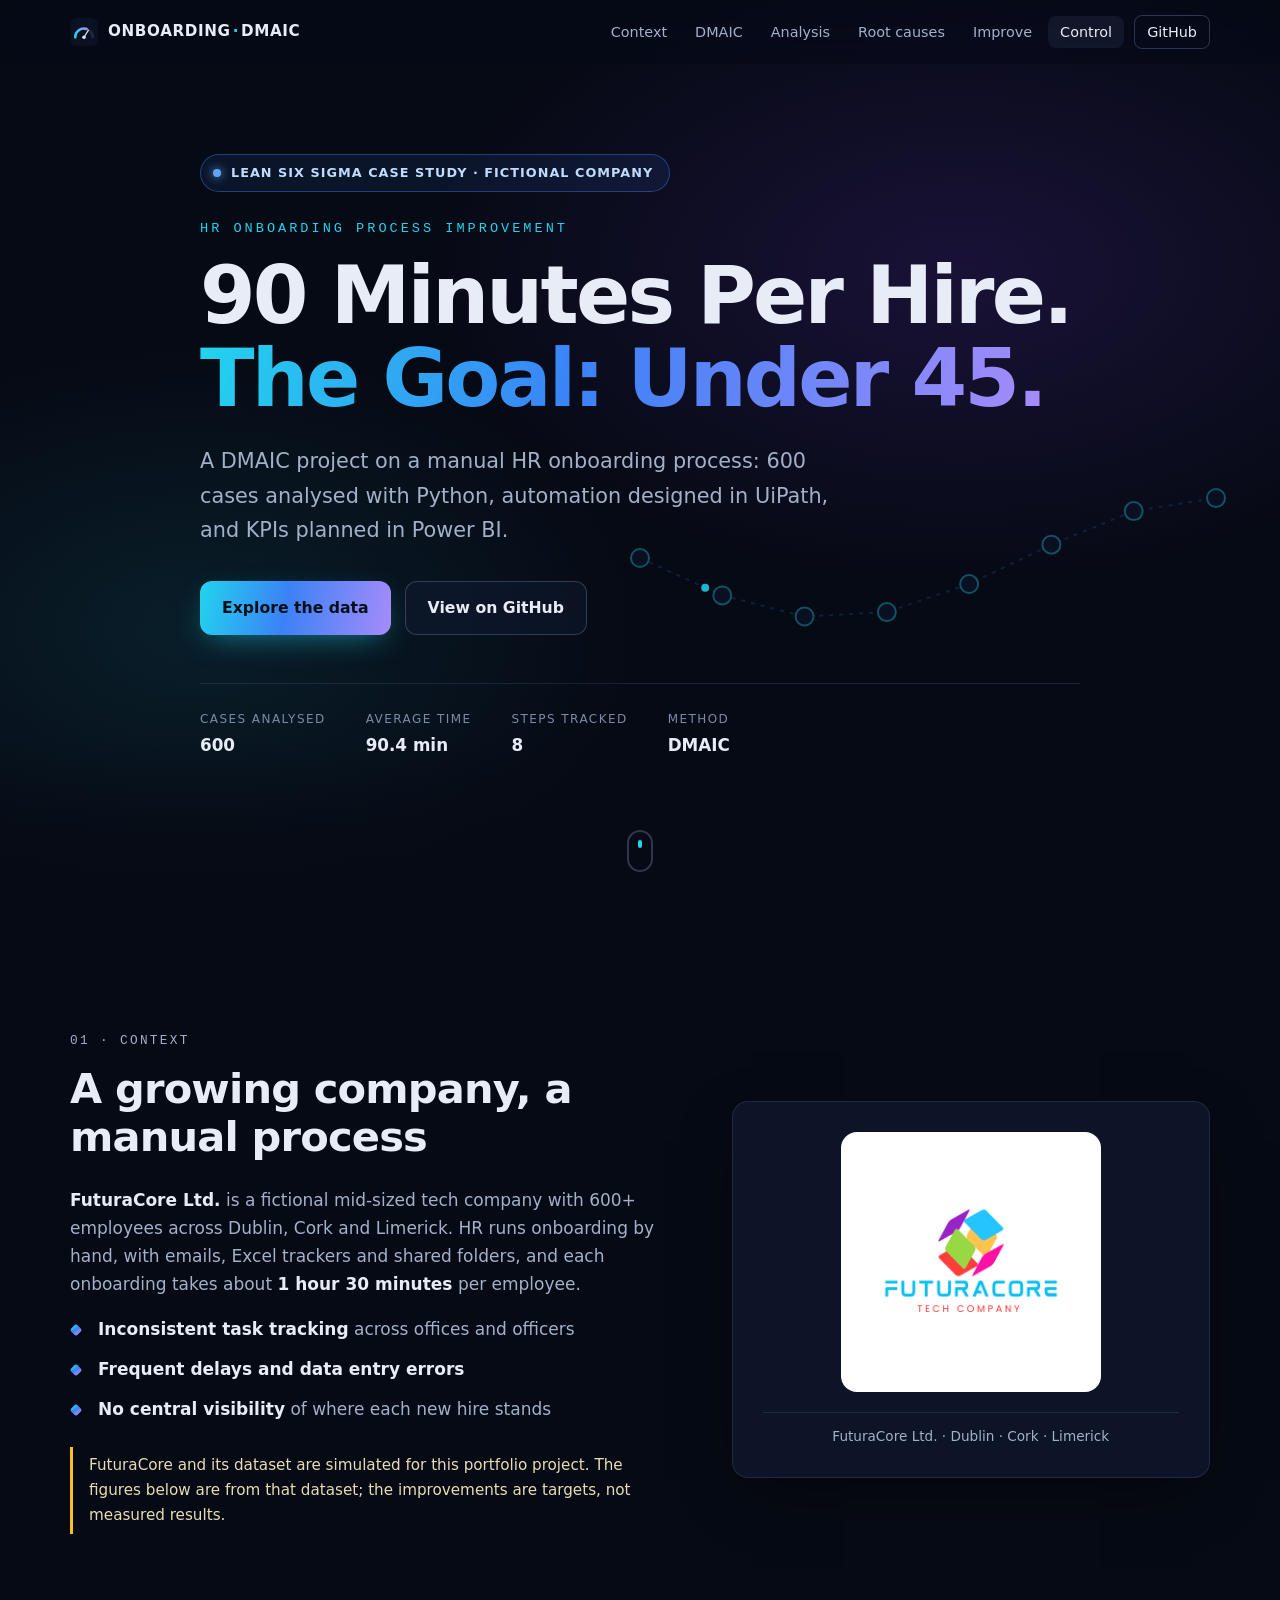
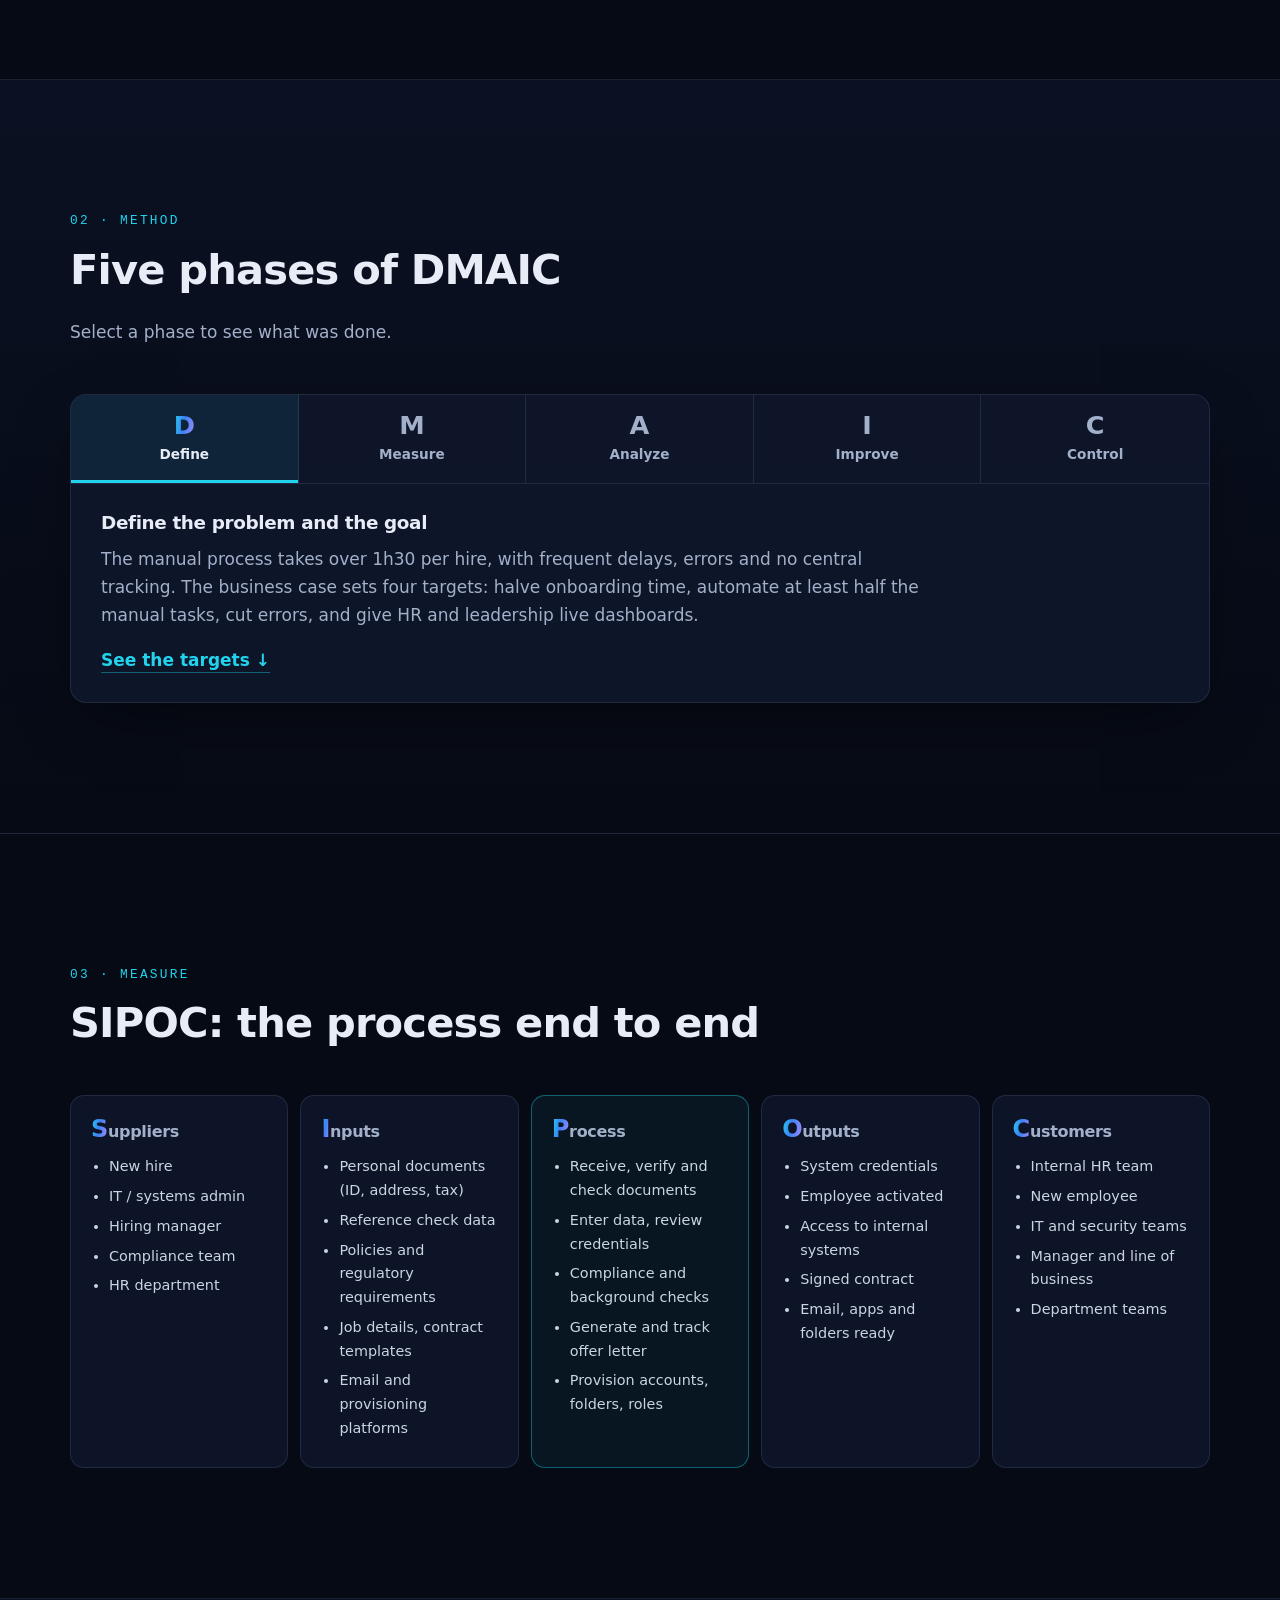
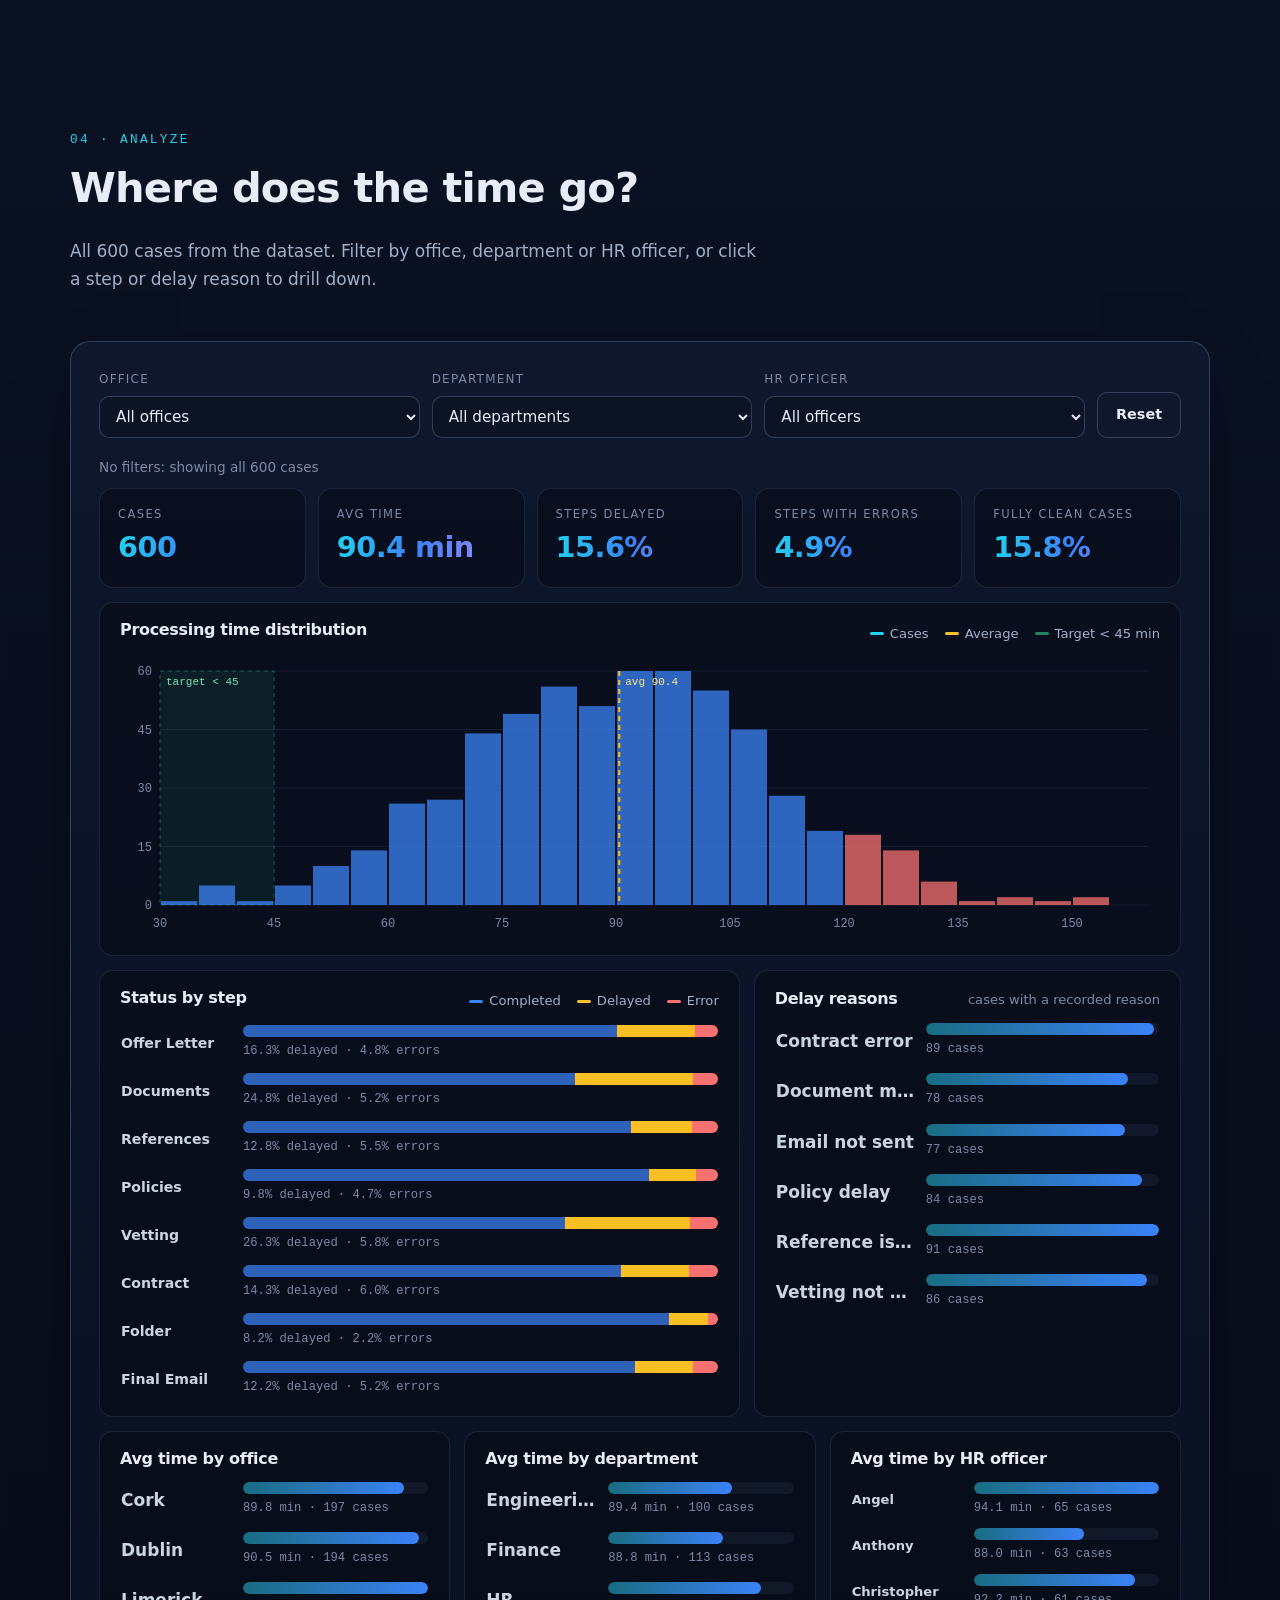
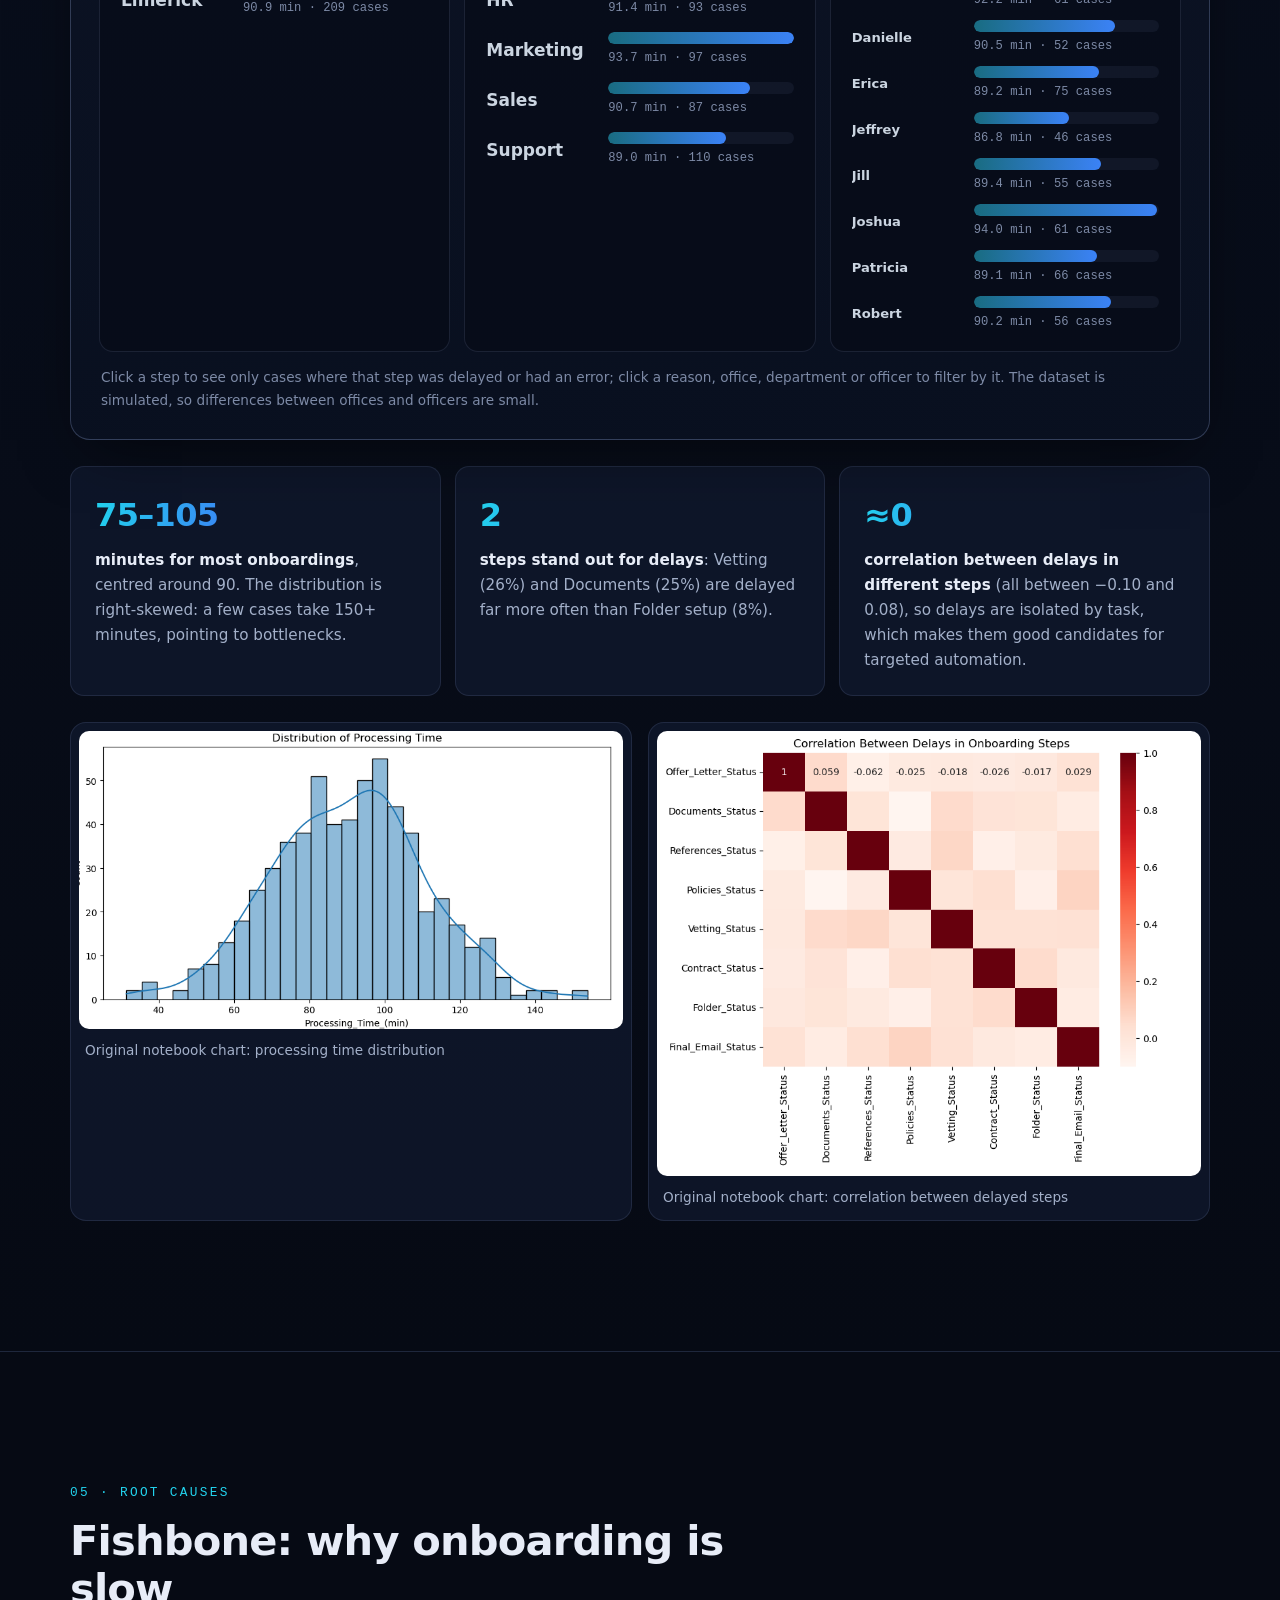
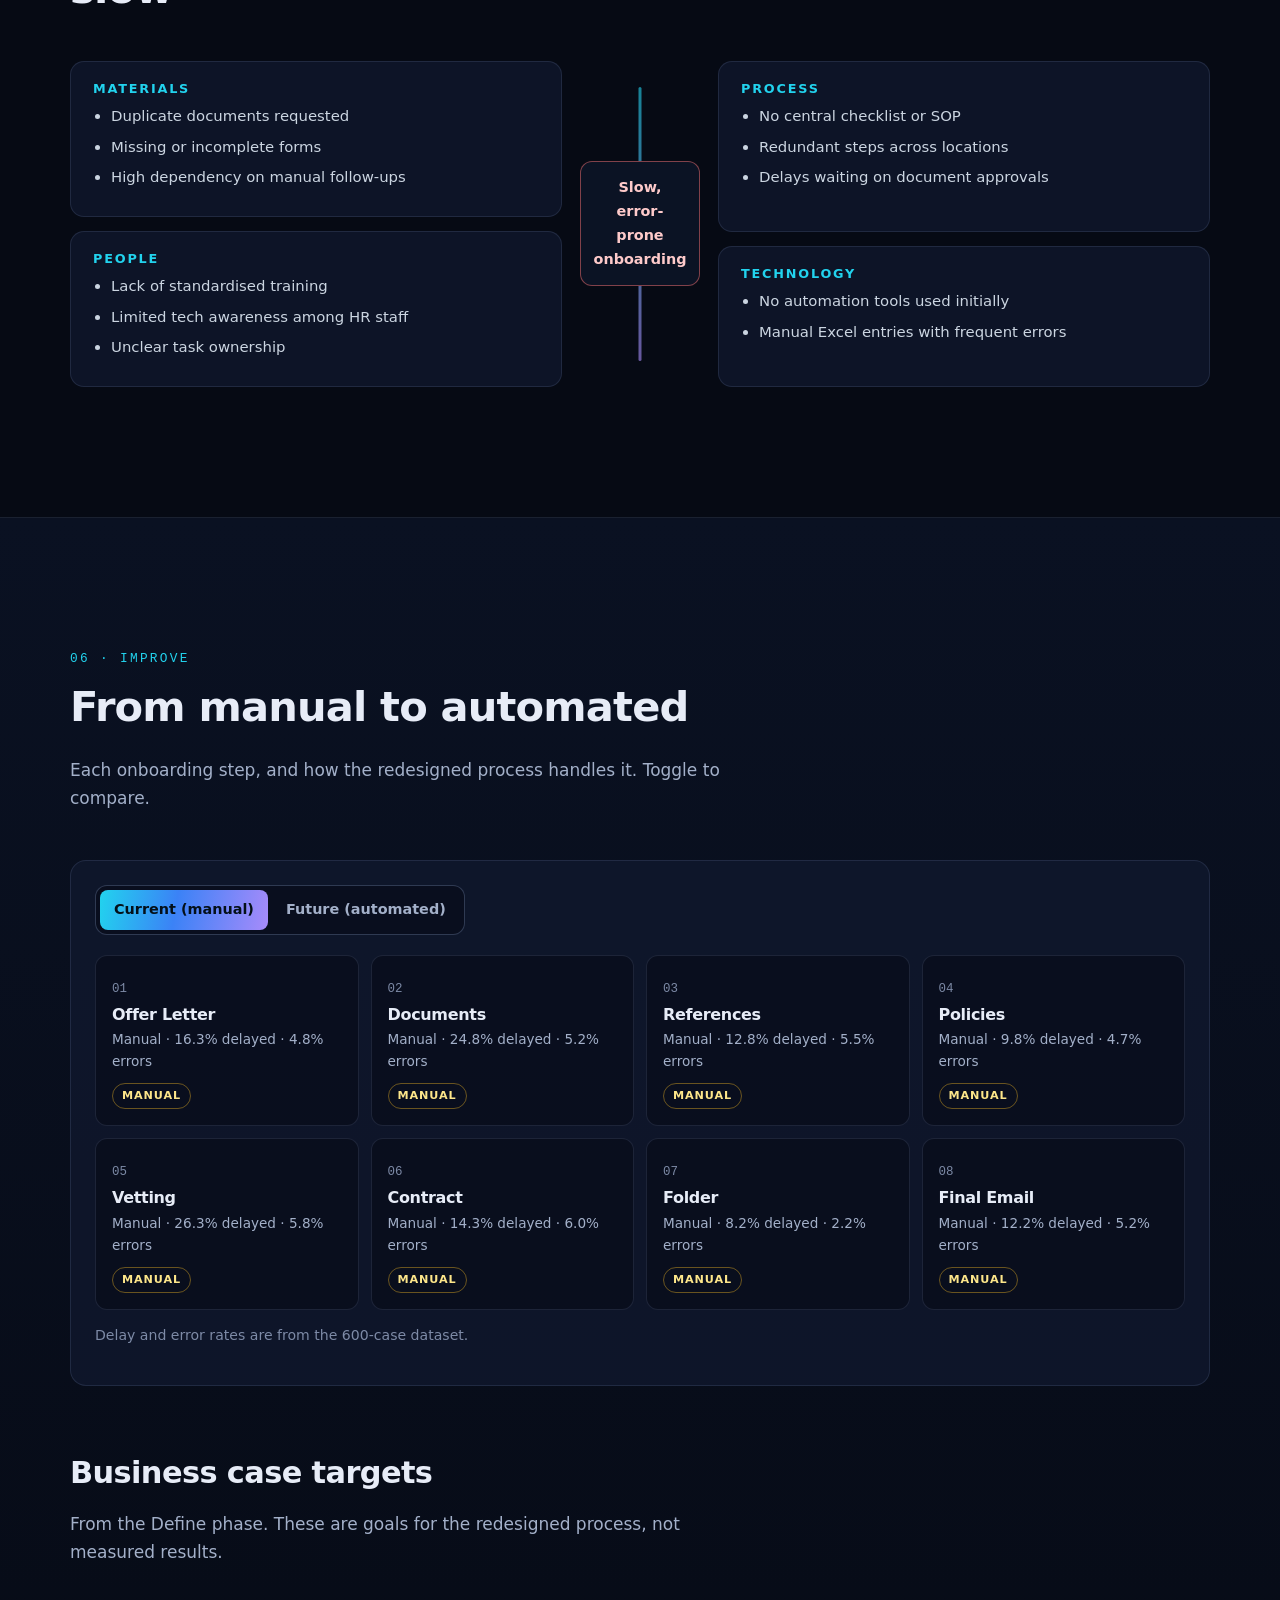
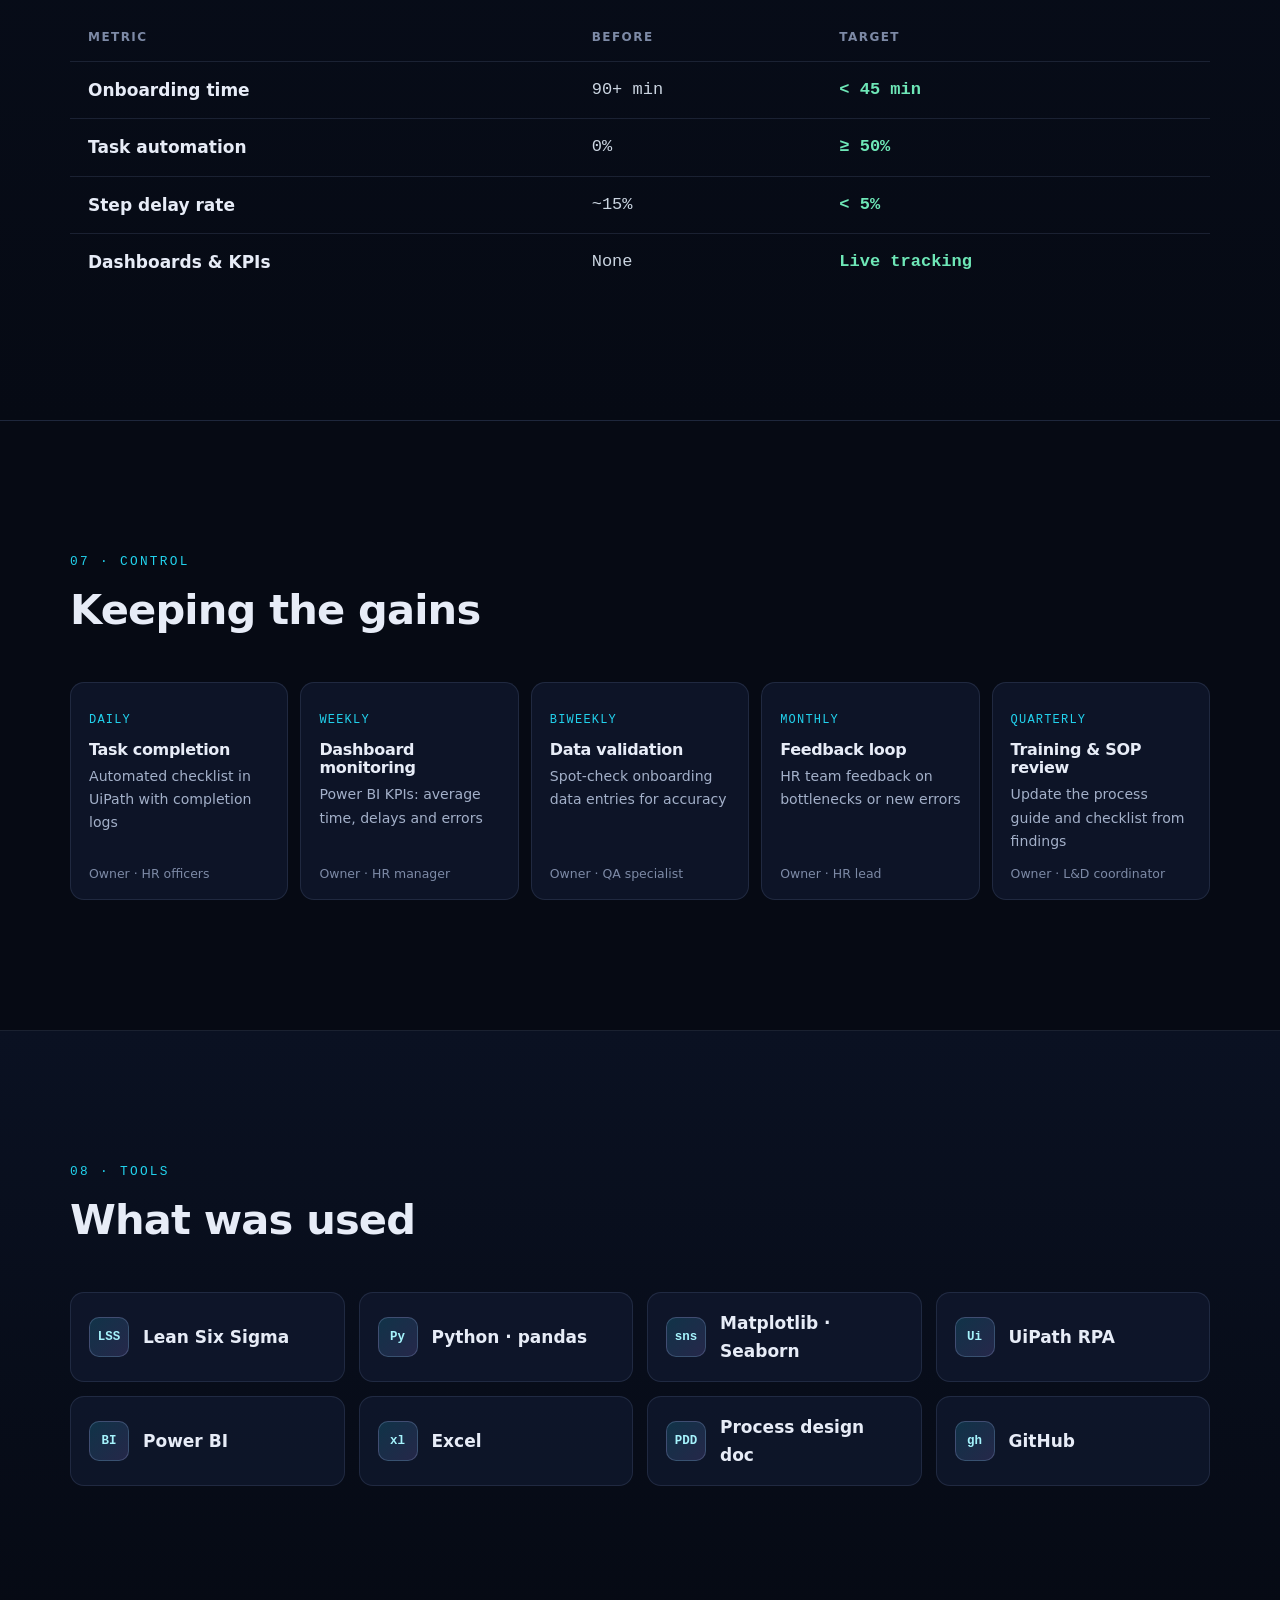
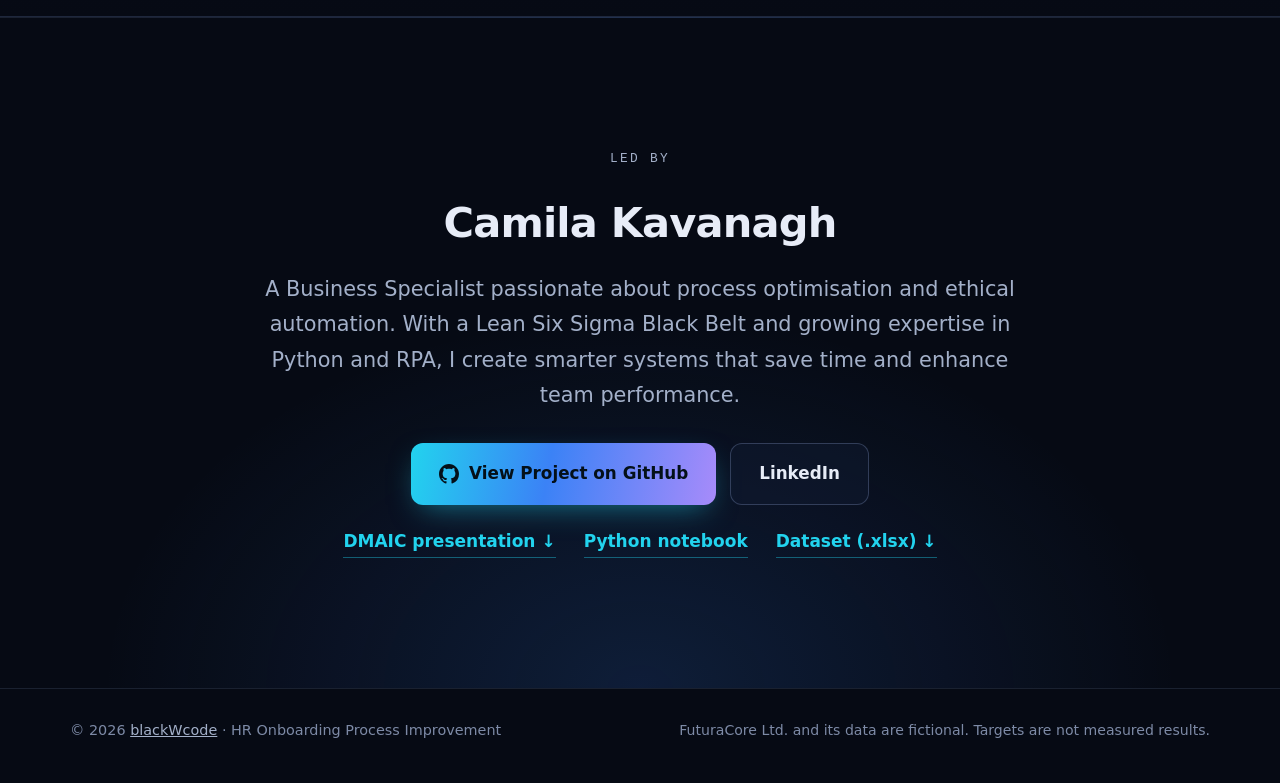
==== commit cf01502d: "Relabel baseline as step delay rate" ====
--- a/index.html
+++ b/index.html
@@ -262,7 +262,7 @@
             <tbody>
               <tr><th scope="row">Onboarding time</th><td>90+ min</td><td class="goal">&lt; 45 min</td></tr>
               <tr><th scope="row">Task automation</th><td>0%</td><td class="goal">≥ 50%</td></tr>
-              <tr><th scope="row">Manual error rate</th><td>~15%</td><td class="goal">&lt; 5%</td></tr>
+              <tr><th scope="row">Step delay rate</th><td>~15%</td><td class="goal">&lt; 5%</td></tr>
               <tr><th scope="row">Dashboards &amp; KPIs</th><td>None</td><td class="goal">Live tracking</td></tr>
             </tbody>
           </table>
